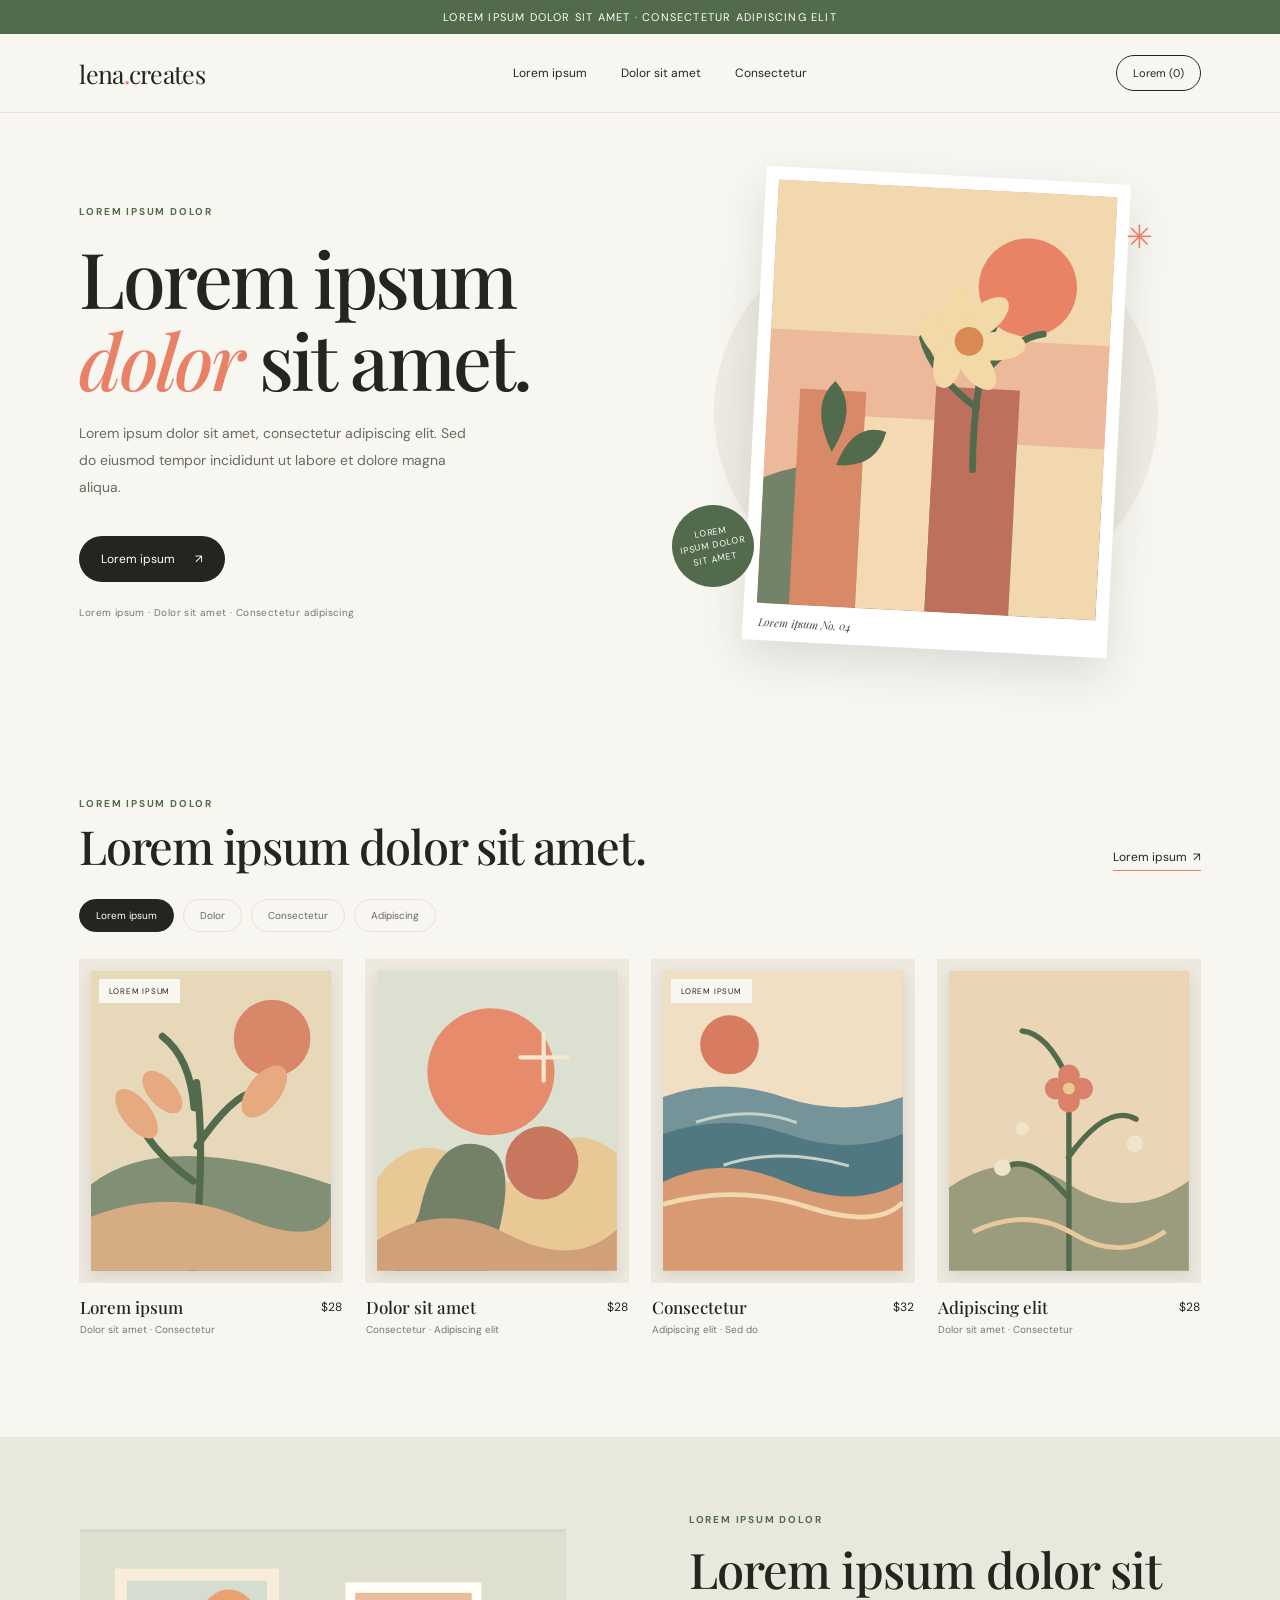
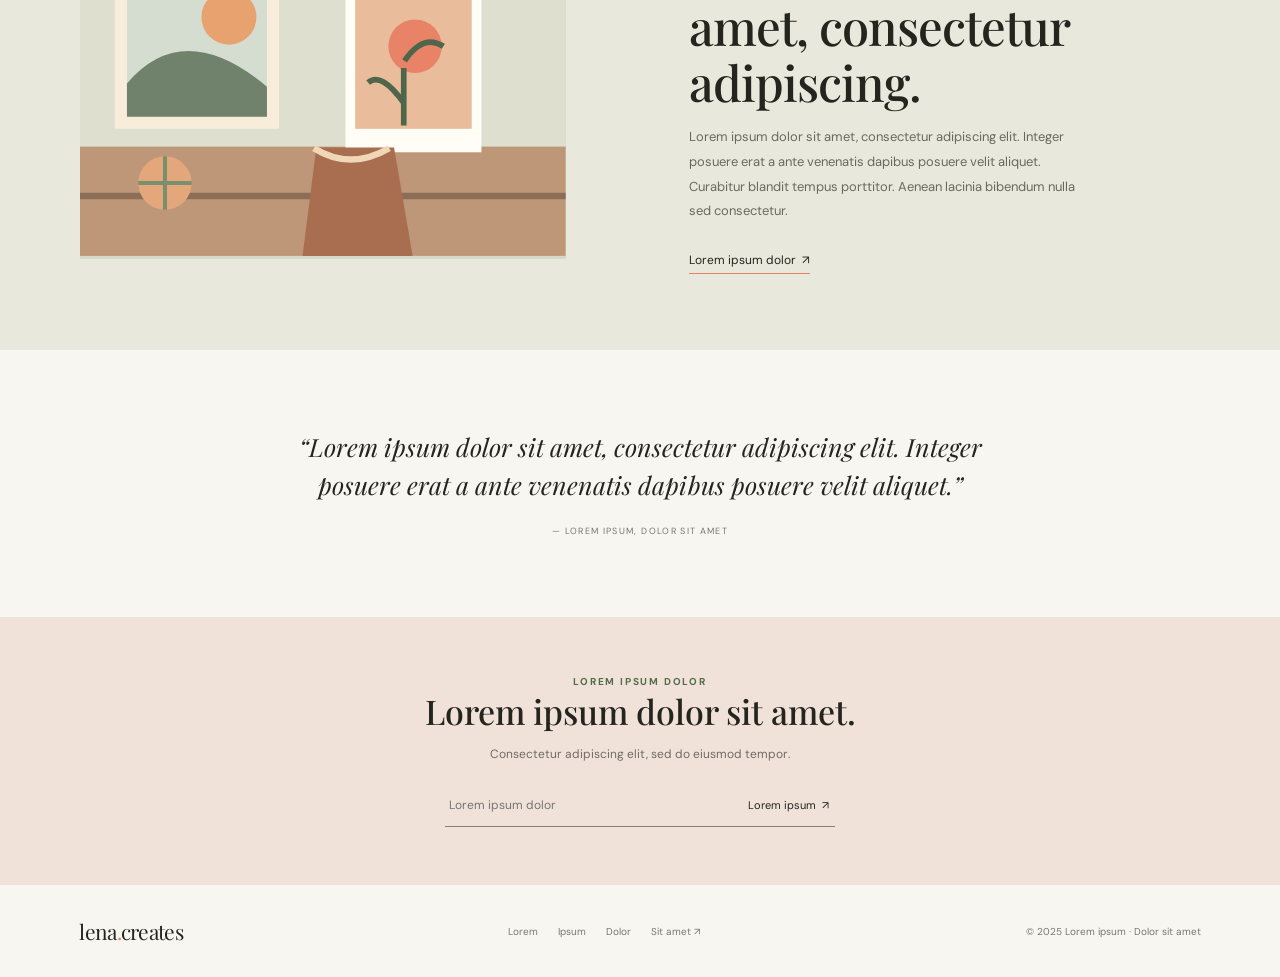
==== index.html @ fc28411f "Remove AI Generated text, replace with Loerm ipsum" ====
<!doctype html>
<html lang="en">
  <head>
    <meta charset="UTF-8" />
    <meta name="viewport" content="width=device-width, initial-scale=1.0" />
    <meta name="theme-color" content="#f8f6f1" />
    <meta name="description" content="Lorem ipsum dolor sit amet, consectetur adipiscing elit." />
    <title>LenaCreates.art</title>
    <link rel="stylesheet" href="styles.css" />
  </head>
  <body>
    <div class="announcement">
      Lorem ipsum dolor sit amet · Consectetur adipiscing elit
    </div>
    <header class="header">
      <a class="brand" href="#home" aria-label="Lena Creates home"
        >lena<span>.</span>creates</a
      >
      <nav class="nav" aria-label="Main navigation">
        <a href="#shop">Lorem ipsum</a><a href="#story">Dolor sit amet</a
        ><a href="#newsletter">Consectetur</a>
      </nav>
      <button class="cart" type="button" aria-label="Shopping bag">
        Lorem (<span id="cart-count">0</span>)
      </button>
    </header>

    <main>
      <section class="hero" id="home">
        <div>
          <div class="eyebrow">Lorem ipsum dolor</div>
          <h1>Lorem ipsum <em>dolor</em> sit amet.</h1>
          <p class="hero-copy">
            Lorem ipsum dolor sit amet, consectetur adipiscing elit. Sed do
            eiusmod tempor incididunt ut labore et dolore magna aliqua.
          </p>
          <a class="primary" href="#shop"
            >Lorem ipsum <span aria-hidden="true">↗</span></a
          >
          <div class="hero-note">
            Lorem ipsum · Dolor sit amet · Consectetur adipiscing
          </div>
        </div>
        <div class="hero-art" aria-label="Featured art print, Sunroom">
          <span class="spark" aria-hidden="true">✳</span>
          <div class="frame">
            <div class="artwork">
              <svg
                viewBox="0 0 400 500"
                role="img"
                aria-label="Abstract sunlit still life with flowers"
              >
                <rect width="400" height="500" fill="#edb99b" />
                <path d="M0 0h400v176H0z" fill="#f2d8af" />
                <circle cx="300" cy="112" r="58" fill="#e98365" />
                <path d="M0 352q95-44 198 0t202 2v146H0z" fill="#738369" />
                <path d="M38 500V245h78v255z" fill="#d78968" />
                <path d="M116 500V274h82v226z" fill="#f5d9b2" />
                <path d="M198 500V234h99v266z" fill="#bd705b" />
                <path d="M297 500V298h103v202z" fill="#f2d8af" />
                <path
                  d="M246 330q-5-111 20-180m-19 107q-56-38-68-79m67 46q43-53 75-58"
                  fill="none"
                  stroke="#536b4d"
                  stroke-width="8"
                  stroke-linecap="round"
                />
                <g fill="#f3d9a8">
                  <ellipse
                    cx="196"
                    cy="174"
                    rx="17"
                    ry="34"
                    transform="rotate(-35 196 174)"
                  />
                  <ellipse
                    cx="218"
                    cy="150"
                    rx="17"
                    ry="34"
                    transform="rotate(12 218 150)"
                  />
                  <ellipse
                    cx="251"
                    cy="151"
                    rx="17"
                    ry="34"
                    transform="rotate(48 251 151)"
                  />
                  <ellipse
                    cx="267"
                    cy="183"
                    rx="17"
                    ry="34"
                    transform="rotate(85 267 183)"
                  />
                  <ellipse
                    cx="243"
                    cy="207"
                    rx="17"
                    ry="34"
                    transform="rotate(140 243 207)"
                  />
                  <ellipse
                    cx="211"
                    cy="202"
                    rx="17"
                    ry="34"
                    transform="rotate(190 211 202)"
                  />
                </g>
                <circle cx="234" cy="179" r="17" fill="#d98952" />
                <path
                  d="M79 318q-30-55 0-84 30 29 0 84m6 15q18-53 57-42-9 44-57 42"
                  fill="#536b4d"
                />
              </svg>
            </div>
            <div class="frame-caption">Lorem ipsum No. 04</div>
          </div>
          <div class="stamp">LOREM<br />IPSUM DOLOR<br />SIT AMET</div>
        </div>
      </section>

      <section class="section" id="shop">
        <div class="section-head">
          <div>
            <div class="eyebrow">Lorem ipsum dolor</div>
            <h2>Lorem ipsum dolor sit amet.</h2>
          </div>
          <a class="text-link" href="#prints">Lorem ipsum&nbsp; ↗</a>
        </div>
        <div class="filters" aria-label="Filter prints">
          <button class="filter active" data-filter="all">Lorem ipsum</button
          ><button class="filter" data-filter="botanical">Dolor</button
          ><button class="filter" data-filter="abstract">Consectetur</button
          ><button class="filter" data-filter="coastal">Adipiscing</button>
        </div>
        <div class="grid" id="prints">
          <article class="product" data-category="botanical">
            <div class="product-image">
              <span class="badge">Lorem ipsum</span>
              <div class="artwork">
                <svg viewBox="0 0 400 500" aria-label="Garden Study art print">
                  <rect width="400" height="500" fill="#e8d8ba" />
                  <circle cx="302" cy="112" r="64" fill="#d98769" />
                  <path d="M0 356q120-95 400 0v144H0z" fill="#819075" />
                  <path
                    d="M170 500q22-193 6-314m-6 164Q91 293 76 238m101 54q68-100 111-91m-116 27q-7-84-53-119"
                    fill="none"
                    stroke="#536b4d"
                    stroke-width="12"
                    stroke-linecap="round"
                  />
                  <g fill="#e6a980">
                    <ellipse
                      cx="76"
                      cy="238"
                      rx="24"
                      ry="49"
                      transform="rotate(-38 76 238)"
                    />
                    <ellipse
                      cx="289"
                      cy="201"
                      rx="27"
                      ry="51"
                      transform="rotate(38 289 201)"
                    />
                    <ellipse
                      cx="119"
                      cy="202"
                      rx="23"
                      ry="43"
                      transform="rotate(-42 119 202)"
                    />
                  </g>
                  <path d="M0 410q130-50 250 0t150 0v90H0z" fill="#d6ad82" />
                </svg>
              </div>
            </div>
            <div class="product-info">
              <div>
                <div class="product-name">Lorem ipsum</div>
                <div class="product-meta">Dolor sit amet · Consectetur</div>
              </div>
              <div class="price">$28</div>
            </div>
          </article>
          <article class="product" data-category="abstract">
            <div class="product-image">
              <div class="artwork">
                <svg viewBox="0 0 400 500" aria-label="Soft Shapes art print">
                  <rect width="400" height="500" fill="#dce0d0" />
                  <circle cx="190" cy="168" r="106" fill="#e68b6b" />
                  <path
                    d="M0 346q65-87 153-26t111 10q55-90 136-26v196H0z"
                    fill="#e8c996"
                  />
                  <path
                    d="M70 405q29-138 108-113 70 21 5 208H30z"
                    fill="#738169"
                  />
                  <circle cx="275" cy="320" r="61" fill="#c8775f" />
                  <path d="M0 449q108-68 218-10t182-8v69H0z" fill="#d0a179" />
                  <path
                    d="M278 105v78m-39-39h78"
                    stroke="#f6e8cd"
                    stroke-width="7"
                    stroke-linecap="round"
                  />
                </svg>
              </div>
            </div>
            <div class="product-info">
              <div>
                <div class="product-name">Dolor sit amet</div>
                <div class="product-meta">Consectetur · Adipiscing elit</div>
              </div>
              <div class="price">$28</div>
            </div>
          </article>
          <article class="product" data-category="coastal">
            <div class="product-image">
              <span class="badge">Lorem ipsum</span>
              <div class="artwork">
                <svg
                  viewBox="0 0 400 500"
                  aria-label="Somewhere Blue art print"
                >
                  <rect width="400" height="500" fill="#f0dfc2" />
                  <circle cx="111" cy="123" r="49" fill="#d77b61" />
                  <path d="M0 210q95-35 200 0t200 0v102H0z" fill="#74949a" />
                  <path d="M0 272q104-37 207 0t193 0v119H0z" fill="#507880" />
                  <path d="M0 352q94-48 205 0t195 0v148H0z" fill="#d89a72" />
                  <path
                    d="M0 389q122-34 239 4t161-7"
                    fill="none"
                    stroke="#f1d8ae"
                    stroke-width="8"
                  />
                  <path
                    d="M55 252q93-28 168 1m-122 71q92-31 209 1"
                    fill="none"
                    stroke="#c6d3c4"
                    stroke-width="5"
                  />
                </svg>
              </div>
            </div>
            <div class="product-info">
              <div>
                <div class="product-name">Consectetur</div>
                <div class="product-meta">Adipiscing elit · Sed do</div>
              </div>
              <div class="price">$32</div>
            </div>
          </article>
          <article class="product" data-category="botanical">
            <div class="product-image">
              <div class="artwork">
                <svg
                  viewBox="0 0 400 500"
                  aria-label="Little Wildflower art print"
                >
                  <rect width="400" height="500" fill="#ead5b6" />
                  <path d="M0 361q100-70 201-5t199-6v150H0z" fill="#9a9c7d" />
                  <path
                    d="M200 500V205m-2 172q-69-81-111-44m112-22q65-91 113-64m-112-64q-36-80-78-83"
                    fill="none"
                    stroke="#536b4d"
                    stroke-width="9"
                    stroke-linecap="round"
                  />
                  <g fill="#d98169">
                    <circle cx="200" cy="196" r="22" />
                    <circle cx="178" cy="196" r="18" />
                    <circle cx="222" cy="196" r="18" />
                    <circle cx="200" cy="174" r="18" />
                    <circle cx="200" cy="218" r="18" />
                  </g>
                  <circle cx="200" cy="196" r="10" fill="#e9c78e" />
                  <g fill="#f1e4c9">
                    <circle cx="89" cy="328" r="14" />
                    <circle cx="310" cy="288" r="14" />
                    <circle cx="122" cy="263" r="11" />
                  </g>
                  <path
                    d="M40 435q92-43 169 4t152-5"
                    fill="none"
                    stroke="#e8c99e"
                    stroke-width="8"
                  />
                </svg>
              </div>
            </div>
            <div class="product-info">
              <div>
                <div class="product-name">Adipiscing elit</div>
                <div class="product-meta">Dolor sit amet · Consectetur</div>
              </div>
              <div class="price">$28</div>
            </div>
          </article>
        </div>
      </section>

      <section class="story" id="story">
        <div class="story-inner">
          <div
            class="story-art"
            aria-label="An artist's colorful studio illustration"
          >
            <svg
              viewBox="0 0 600 400"
              role="img"
              aria-label="Sunlit studio with a framed flower painting"
            >
              <rect width="600" height="400" fill="#dedfcf" />
              <rect x="0" y="265" width="600" height="135" fill="#bd9777" />
              <rect x="43" y="45" width="203" height="198" fill="#f7edda" />
              <rect x="58" y="60" width="173" height="168" fill="#d4ddd0" />
              <circle cx="184" cy="105" r="34" fill="#e7a26f" />
              <path d="M58 187q70-82 173 4v37H58z" fill="#71826c" />
              <rect x="328" y="62" width="168" height="210" fill="#fffdf5" />
              <rect x="340" y="75" width="144" height="168" fill="#e9bd9b" />
              <circle cx="414" cy="141" r="33" fill="#e88367" />
              <path
                d="M400 239V168m0 43q-28-39-44-25m45-27q23-34 48-18"
                fill="none"
                stroke="#50664b"
                stroke-width="7"
              />
              <path d="M0 326h600" stroke="#8a6e57" stroke-width="8" />
              <path d="M275 400l17-134h96l23 134" fill="#a96e50" />
              <path
                d="M289 267q45 28 93 0"
                fill="none"
                stroke="#f0d7b6"
                stroke-width="8"
              />
              <circle cx="105" cy="310" r="33" fill="#e4a77c" />
              <path
                d="M105 277v66m-33-33h66"
                stroke="#78906d"
                stroke-width="5"
              />
            </svg>
          </div>
          <div class="story-copy">
            <div class="eyebrow">Lorem ipsum dolor</div>
            <h2>Lorem ipsum dolor sit amet, consectetur adipiscing.</h2>
            <p>
              Lorem ipsum dolor sit amet, consectetur adipiscing elit. Integer
              posuere erat a ante venenatis dapibus posuere velit aliquet.
              Curabitur blandit tempus porttitor. Aenean lacinia bibendum nulla
              sed consectetur.
            </p>
            <a class="text-link" href="#newsletter"
              >Lorem ipsum dolor&nbsp; ↗</a
            >
          </div>
        </div>
      </section>
      <section class="quote">
        <blockquote>
          “Lorem ipsum dolor sit amet, consectetur adipiscing elit. Integer
          posuere erat a ante venenatis dapibus posuere velit aliquet.”
        </blockquote>
        <cite>— Lorem ipsum, dolor sit amet</cite>
      </section>
      <section class="newsletter" id="newsletter">
        <div class="eyebrow">Lorem ipsum dolor</div>
        <h2>Lorem ipsum dolor sit amet.</h2>
        <p>Consectetur adipiscing elit, sed do eiusmod tempor.</p>
        <form class="signup" id="signup">
          <input
            type="email"
            placeholder="Lorem ipsum dolor"
            aria-label="Lorem ipsum dolor"
            required
          /><button type="submit">Lorem ipsum&nbsp; ↗</button>
        </form>
      </section>
    </main>
    <footer class="footer">
      <a class="brand" href="#home">lena<span>.</span>creates</a>
      <div class="footer-links">
        <a href="#shop">Lorem</a><a href="#story">Ipsum</a
        ><a href="mailto:hello@lenacreates.art">Dolor</a
        ><a href="#newsletter">Sit amet ↗</a>
      </div>
      <span>© 2025 Lorem ipsum · Dolor sit amet</span>
    </footer>
    <div class="toast" id="toast" role="status" aria-live="polite"></div>
    <script src="script.js" defer></script>
  </body>
</html>
---- styles.css ----
@import url("https://fonts.googleapis.com/css2?family=DM+Sans:wght@400;500;600;700&family=Playfair+Display:ital,wght@0,500;0,600;1,500&display=swap");
      :root {
        --paper: #f8f6f1;
        --ink: #25251f;
        --muted: #77766e;
        --coral: #e98166;
        --green: #536b4d;
        --line: #e6e2d9;
        --serif: "Playfair Display", Georgia, serif;
        --sans: "DM Sans", Arial, sans-serif;
      }
      * {
        box-sizing: border-box;
      }
      html {
        scroll-behavior: smooth;
      }
      body {
        margin: 0;
        background: var(--paper);
        color: var(--ink);
        font-family: var(--sans);
        -webkit-font-smoothing: antialiased;
      }
      a {
        color: inherit;
        text-decoration: none;
      }
      button {
        font: inherit;
        color: inherit;
      }
      .announcement {
        background: var(--green);
        color: white;
        text-align: center;
        padding: 10px 16px;
        font-size: 11px;
        letter-spacing: 0.11em;
        text-transform: uppercase;
      }
      .header {
        height: 79px;
        padding: 0 6.2%;
        display: flex;
        align-items: center;
        justify-content: space-between;
        border-bottom: 1px solid var(--line);
        position: sticky;
        top: 0;
        background: rgba(248, 246, 241, 0.96);
        backdrop-filter: blur(12px);
        z-index: 5;
      }
      .brand {
        font-family: var(--serif);
        font-size: 25px;
        letter-spacing: -0.7px;
      }
      .brand span {
        color: var(--coral);
      }
      .nav {
        display: flex;
        gap: 34px;
        align-items: center;
        font-size: 12px;
      }
      .nav a {
        transition: color 0.2s;
      }
      .nav a:hover,
      .text-link:hover {
        color: var(--coral);
      }
      .cart {
        border: 1px solid var(--ink);
        background: none;
        padding: 10px 16px;
        border-radius: 99px;
        font-size: 11px;
        cursor: pointer;
        transition: 0.2s;
      }
      .cart:hover {
        background: var(--ink);
        color: white;
      }
      .hero {
        max-width: 1390px;
        margin: auto;
        padding: 62px 6.2% 74px;
        display: grid;
        grid-template-columns: 1fr 1.03fr;
        gap: 7%;
        align-items: center;
        min-height: 565px;
      }
      .eyebrow {
        font-size: 10px;
        letter-spacing: 0.18em;
        text-transform: uppercase;
        color: var(--green);
        font-weight: 700;
      }
      .hero h1 {
        font: 500 clamp(43px, 6.1vw, 77px)/1.07 var(--serif);
        letter-spacing: -2.8px;
        margin: 18px 0 20px;
        max-width: 520px;
      }
      .hero h1 em {
        color: var(--coral);
        font-weight: 500;
      }
      .hero-copy {
        font-size: 14px;
        line-height: 1.9;
        color: #6b6a62;
        max-width: 390px;
      }
      .primary {
        display: inline-flex;
        align-items: center;
        gap: 20px;
        background: var(--ink);
        color: white;
        border: 0;
        border-radius: 99px;
        padding: 15px 22px;
        margin-top: 22px;
        font-size: 12px;
        cursor: pointer;
        transition:
          transform 0.2s,
          background 0.2s;
      }
      .primary:hover {
        background: var(--green);
        transform: translateY(-2px);
      }
      .hero-note {
        margin-top: 24px;
        color: var(--muted);
        font-size: 10px;
        letter-spacing: 0.04em;
      }
      .hero-art {
        position: relative;
        min-height: 406px;
        display: flex;
        justify-content: center;
        align-items: center;
      }
      .hero-art:before {
        content: "";
        position: absolute;
        width: 84%;
        height: 84%;
        border-radius: 50%;
        background: #eeebe2;
      }
      .frame {
        position: relative;
        background: #fff;
        padding: 13px 13px 37px;
        box-shadow: 0 18px 45px #28271d20;
        transform: rotate(3deg);
        width: min(75%, 365px);
        z-index: 1;
      }
      .artwork {
        aspect-ratio: 4/5;
        overflow: hidden;
        position: relative;
        background: #edb99b;
      }
      .artwork svg {
        width: 100%;
        height: 100%;
        display: block;
      }
      .frame-caption {
        position: absolute;
        bottom: 11px;
        left: 15px;
        font: italic 11px var(--serif);
        color: #4b4942;
      }
      .spark {
        position: absolute;
        z-index: 2;
        color: var(--coral);
        font: 32px var(--serif);
        top: 8%;
        right: 9%;
      }
      .stamp {
        position: absolute;
        z-index: 2;
        bottom: 13%;
        left: 0;
        background: var(--green);
        color: #fff;
        border-radius: 50%;
        width: 82px;
        height: 82px;
        display: grid;
        place-items: center;
        text-align: center;
        font-size: 9px;
        line-height: 1.5;
        letter-spacing: 0.1em;
        transform: rotate(-11deg);
      }
      .section {
        padding: 74px 6.2% 88px;
        max-width: 1390px;
        margin: auto;
      }
      .section-head {
        display: flex;
        align-items: end;
        justify-content: space-between;
        margin-bottom: 28px;
      }
      .section h2 {
        font: 500 clamp(33px, 4vw, 47px)/1.1 var(--serif);
        letter-spacing: -1.3px;
        margin: 10px 0 0;
      }
      .text-link {
        font-size: 12px;
        border-bottom: 1px solid var(--coral);
        padding-bottom: 5px;
        transition: color 0.2s;
      }
      .filters {
        display: flex;
        gap: 9px;
        margin: 0 0 27px;
      }
      .filter {
        border: 1px solid var(--line);
        background: transparent;
        border-radius: 30px;
        padding: 9px 16px;
        font-size: 10px;
        color: #68675f;
        cursor: pointer;
      }
      .filter.active,
      .filter:hover {
        background: var(--ink);
        color: white;
        border-color: var(--ink);
      }
      .grid {
        display: grid;
        grid-template-columns: repeat(4, 1fr);
        gap: 22px;
      }
      .product {
        min-width: 0;
      }
      .product.hidden {
        display: none;
      }
      .product-image {
        background: #eee9df;
        padding: 12px;
        position: relative;
        overflow: hidden;
      }
      .product-image .artwork {
        width: 100%;
        box-shadow: 0 5px 14px #201d191c;
        transition: transform 0.4s;
      }
      .product:hover .product-image .artwork {
        transform: scale(1.025);
      }
      .product-image .artwork svg {
        aspect-ratio: 4/5;
      }
      .badge {
        position: absolute;
        left: 20px;
        top: 20px;
        background: var(--paper);
        padding: 7px 10px;
        font-size: 8px;
        letter-spacing: 0.1em;
        text-transform: uppercase;
        z-index: 2;
      }
      .product-info {
        padding: 13px 1px;
        display: flex;
        justify-content: space-between;
        gap: 8px;
        align-items: start;
      }
      .product-name {
        font: 500 17px var(--serif);
      }
      .product-meta {
        color: var(--muted);
        font-size: 10px;
        margin-top: 5px;
      }
      .price {
        font-size: 12px;
        white-space: nowrap;
        margin-top: 3px;
      }
      .story {
        background: #e8e8dc;
        padding: 76px 6.2%;
      }
      .story-inner {
        max-width: 1120px;
        margin: auto;
        display: grid;
        grid-template-columns: 0.95fr 1fr;
        gap: 11%;
        align-items: center;
      }
      .story-art {
        height: 330px;
        background: #d5d9c8;
        position: relative;
        overflow: hidden;
      }
      .story-art svg {
        width: 100%;
        height: 100%;
      }
      .story-copy h2 {
        font: 500 clamp(34px, 4vw, 49px)/1.15 var(--serif);
        letter-spacing: -1px;
        margin: 15px 0;
      }
      .story-copy p {
        font-size: 13px;
        line-height: 1.9;
        color: #69695f;
        max-width: 410px;
      }
      .story-copy .text-link {
        display: inline-block;
        margin-top: 15px;
      }
      .quote {
        padding: 78px 20px;
        text-align: center;
      }
      .quote blockquote {
        font: italic 25px/1.5 var(--serif);
        max-width: 720px;
        margin: 0 auto 15px;
      }
      .quote cite {
        font-style: normal;
        text-transform: uppercase;
        letter-spacing: 0.15em;
        font-size: 9px;
        color: var(--muted);
      }
      .newsletter {
        background: #f0e2d9;
        padding: 58px 20px;
        text-align: center;
      }
      .newsletter h2 {
        font: 500 34px var(--serif);
        margin: 0 0 10px;
      }
      .newsletter p {
        font-size: 12px;
        color: #716b65;
      }
      .signup {
        display: flex;
        max-width: 390px;
        margin: 22px auto 0;
        border-bottom: 1px solid #887f75;
      }
      .signup input {
        flex: 1;
        background: transparent;
        border: 0;
        padding: 13px 4px;
        outline: none;
        font: 12px var(--sans);
      }
      .signup button {
        background: none;
        border: 0;
        cursor: pointer;
        font-size: 11px;
      }
      .footer {
        padding: 32px 6.2%;
        display: flex;
        justify-content: space-between;
        align-items: center;
        gap: 20px;
        color: var(--muted);
        font-size: 10px;
      }
      .footer .brand {
        color: var(--ink);
        font-size: 21px;
      }
      .footer-links {
        display: flex;
        gap: 20px;
      }
      .toast {
        position: fixed;
        bottom: 22px;
        left: 50%;
        transform: translate(-50%, 20px);
        background: var(--ink);
        color: white;
        padding: 13px 20px;
        border-radius: 50px;
        font-size: 12px;
        opacity: 0;
        pointer-events: none;
        transition: 0.25s;
        z-index: 9;
      }
      .toast.show {
        opacity: 1;
        transform: translate(-50%, 0);
      }
      @media (max-width: 850px) {
        .hero {
          gap: 3%;
          padding-top: 48px;
          min-height: 500px;
        }
        .hero-art {
          min-height: 340px;
        }
        .grid {
          grid-template-columns: repeat(2, 1fr);
          gap: 17px;
        }
        .story-inner {
          gap: 7%;
        }
        .header {
          padding: 0 4%;
        }
        .section {
          padding-left: 5%;
          padding-right: 5%;
        }
      }
      @media (max-width: 600px) {
        .announcement {
          font-size: 9px;
        }
        .header {
          height: 66px;
        }
        .nav {
          gap: 14px;
        }
        .nav a:not(:first-child) {
          display: none;
        }
        .brand {
          font-size: 22px;
        }
        .cart {
          padding: 9px 12px;
        }
        .hero {
          grid-template-columns: 1fr;
          padding: 48px 7% 55px;
          gap: 24px;
        }
        .hero h1 {
          font-size: 55px;
          letter-spacing: -2px;
          margin-top: 12px;
        }
        .hero-art {
          min-height: 350px;
        }
        .frame {
          width: 65%;
          max-width: 280px;
        }
        .section {
          padding: 57px 6% 65px;
        }
        .section-head {
          align-items: start;
          gap: 10px;
        }
        .section h2 {
          font-size: 36px;
        }
        .text-link {
          font-size: 10px;
          white-space: nowrap;
          margin-top: 14px;
        }
        .filters {
          overflow-x: auto;
          padding-bottom: 5px;
        }
        .filter {
          white-space: nowrap;
        }
        .grid {
          gap: 15px 11px;
        }
        .product-image {
          padding: 8px;
        }
        .badge {
          left: 13px;
          top: 13px;
          font-size: 7px;
        }
        .product-name {
          font-size: 15px;
        }
        .product-meta {
          font-size: 9px;
        }
        .price {
          font-size: 11px;
        }
        .story {
          padding: 54px 7%;
        }
        .story-inner {
          grid-template-columns: 1fr;
          gap: 30px;
        }
        .story-art {
          height: 260px;
        }
        .quote {
          padding: 58px 22px;
        }
        .quote blockquote {
          font-size: 21px;
        }
        .newsletter h2 {
          font-size: 30px;
        }
        .footer {
          padding: 26px 6%;
          flex-wrap: wrap;
        }
        .footer-links {
          gap: 13px;
        }
        .footer > span {
          width: 100%;
        }
      }
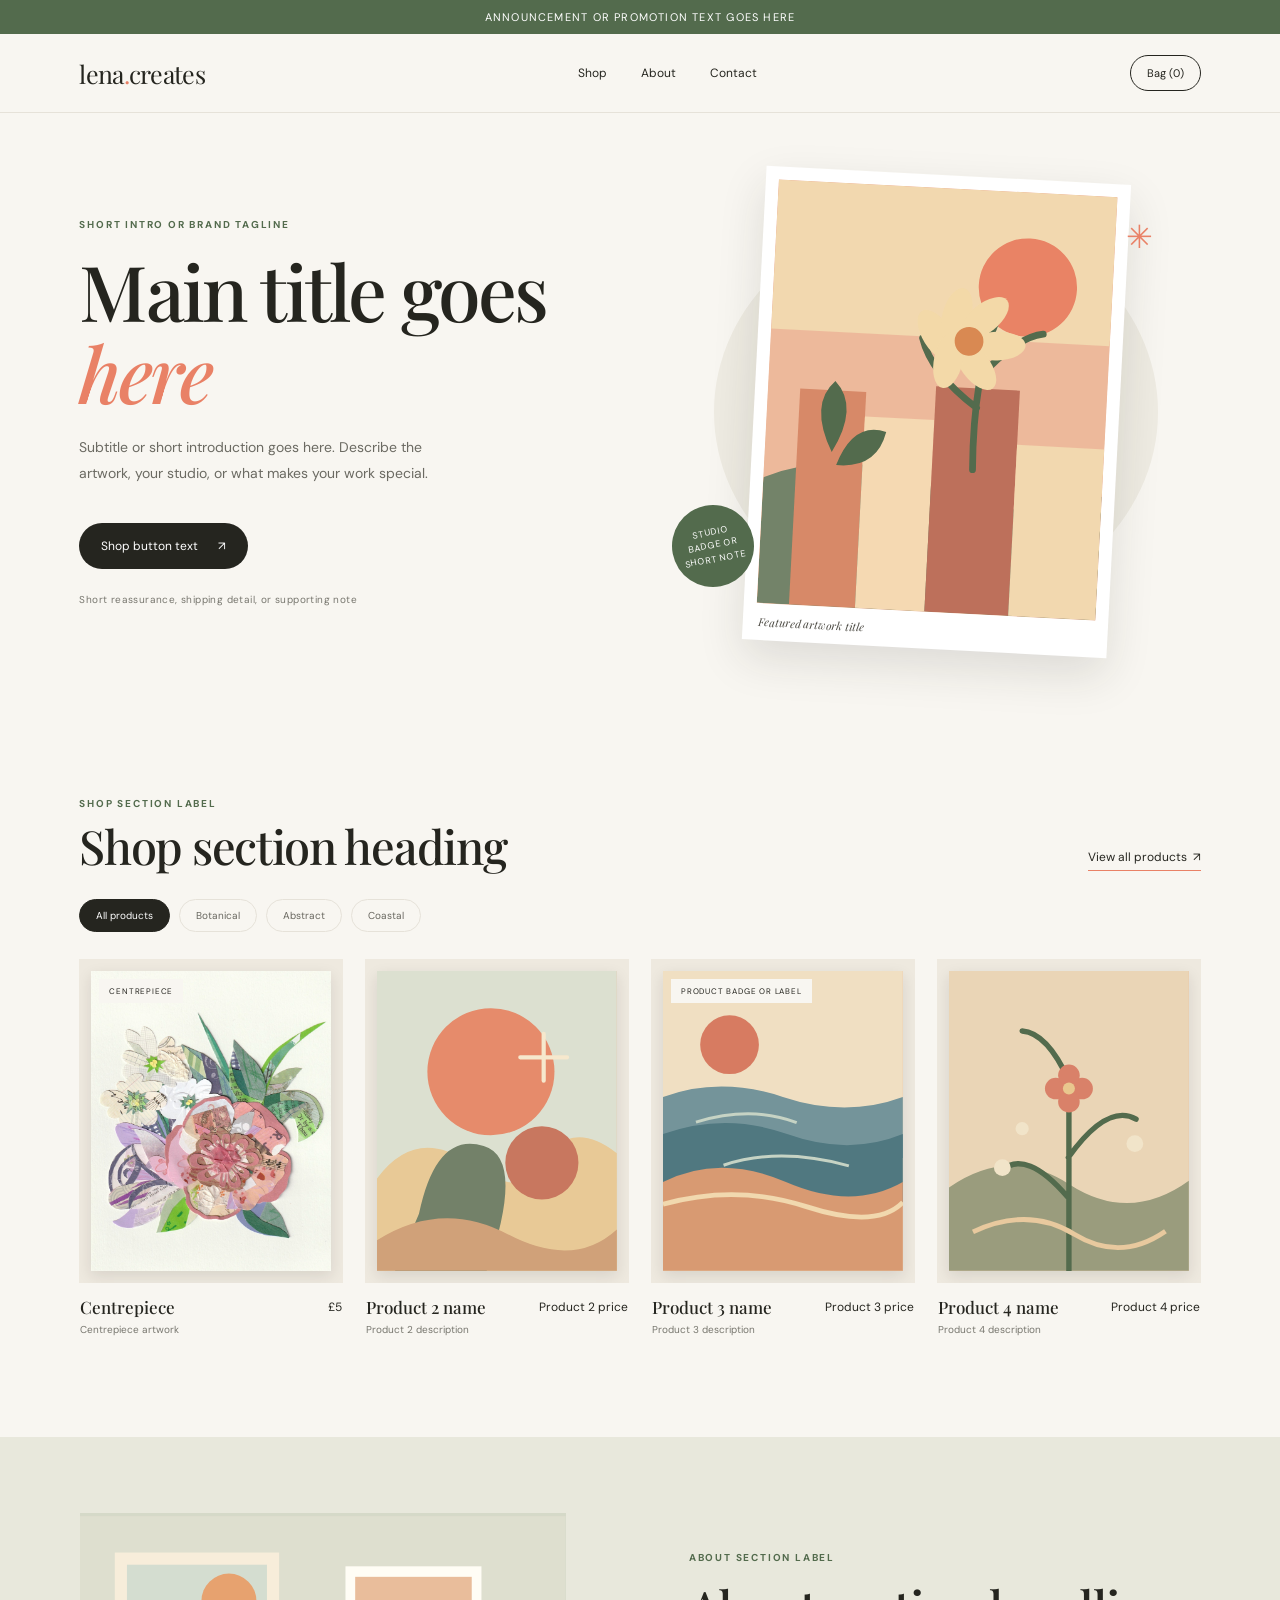
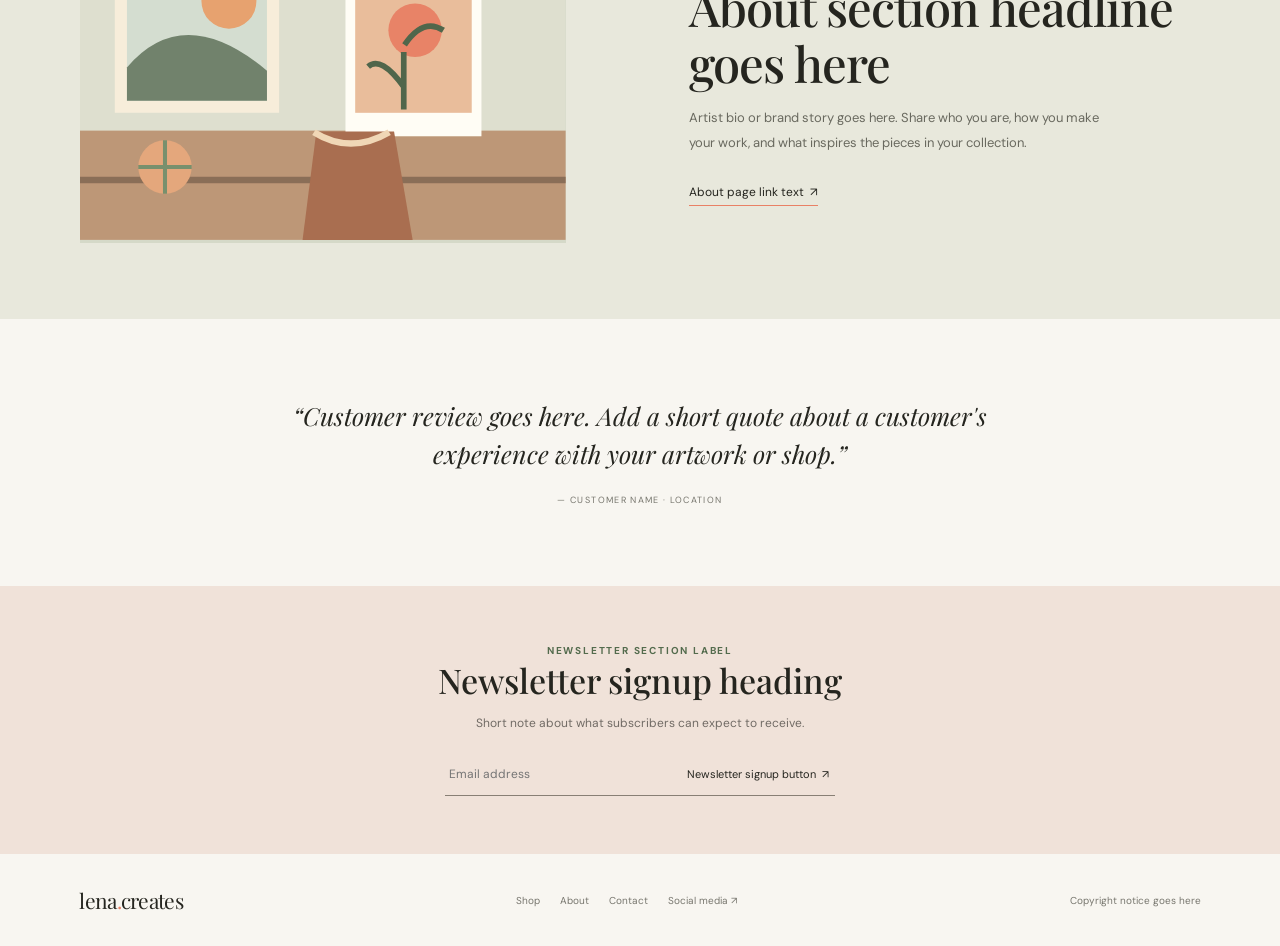
==== commit f875c7b0: "Update lorem ipsum to placeholder text and add single test print" ====
--- a/index.html
+++ b/index.html
@@ -4,41 +4,42 @@
     <meta charset="UTF-8" />
     <meta name="viewport" content="width=device-width, initial-scale=1.0" />
     <meta name="theme-color" content="#f8f6f1" />
-    <meta name="description" content="Lorem ipsum dolor sit amet, consectetur adipiscing elit." />
+    <meta
+      name="description"
+      content="Short description of the art business for search results."
+    />
     <title>LenaCreates.art</title>
     <link rel="stylesheet" href="styles.css" />
   </head>
   <body>
-    <div class="announcement">
-      Lorem ipsum dolor sit amet · Consectetur adipiscing elit
-    </div>
+    <div class="announcement">Announcement or promotion text goes here</div>
     <header class="header">
       <a class="brand" href="#home" aria-label="Lena Creates home"
         >lena<span>.</span>creates</a
       >
       <nav class="nav" aria-label="Main navigation">
-        <a href="#shop">Lorem ipsum</a><a href="#story">Dolor sit amet</a
-        ><a href="#newsletter">Consectetur</a>
+        <a href="#shop">Shop</a><a href="#story">About</a
+        ><a href="#newsletter">Contact</a>
       </nav>
       <button class="cart" type="button" aria-label="Shopping bag">
-        Lorem (<span id="cart-count">0</span>)
+        Bag (<span id="cart-count">0</span>)
       </button>
     </header>
 
     <main>
       <section class="hero" id="home">
         <div>
-          <div class="eyebrow">Lorem ipsum dolor</div>
-          <h1>Lorem ipsum <em>dolor</em> sit amet.</h1>
+          <div class="eyebrow">Short intro or brand tagline</div>
+          <h1>Main title goes <em>here</em></h1>
           <p class="hero-copy">
-            Lorem ipsum dolor sit amet, consectetur adipiscing elit. Sed do
-            eiusmod tempor incididunt ut labore et dolore magna aliqua.
+            Subtitle or short introduction goes here. Describe the artwork, your
+            studio, or what makes your work special.
           </p>
           <a class="primary" href="#shop"
-            >Lorem ipsum <span aria-hidden="true">↗</span></a
+            >Shop button text <span aria-hidden="true">↗</span></a
           >
           <div class="hero-note">
-            Lorem ipsum · Dolor sit amet · Consectetur adipiscing
+            Short reassurance, shipping detail, or supporting note
           </div>
         </div>
         <div class="hero-art" aria-label="Featured art print, Sunroom">
@@ -116,75 +117,48 @@
                 />
               </svg>
             </div>
-            <div class="frame-caption">Lorem ipsum No. 04</div>
-          </div>
-          <div class="stamp">LOREM<br />IPSUM DOLOR<br />SIT AMET</div>
+            <div class="frame-caption">Featured artwork title</div>
+          </div>
+          <div class="stamp">STUDIO<br />BADGE OR<br />SHORT NOTE</div>
         </div>
       </section>
 
       <section class="section" id="shop">
         <div class="section-head">
           <div>
-            <div class="eyebrow">Lorem ipsum dolor</div>
-            <h2>Lorem ipsum dolor sit amet.</h2>
-          </div>
-          <a class="text-link" href="#prints">Lorem ipsum&nbsp; ↗</a>
+            <div class="eyebrow">Shop section label</div>
+            <h2>Shop section heading</h2>
+          </div>
+          <a class="text-link" href="#prints">View all products&nbsp; ↗</a>
         </div>
         <div class="filters" aria-label="Filter prints">
-          <button class="filter active" data-filter="all">Lorem ipsum</button
-          ><button class="filter" data-filter="botanical">Dolor</button
-          ><button class="filter" data-filter="abstract">Consectetur</button
-          ><button class="filter" data-filter="coastal">Adipiscing</button>
+          <button class="filter active" data-filter="all">All products</button
+          ><button class="filter" data-filter="botanical">Botanical</button
+          ><button class="filter" data-filter="abstract">Abstract</button
+          ><button class="filter" data-filter="coastal">Coastal</button>
         </div>
         <div class="grid" id="prints">
           <article class="product" data-category="botanical">
-            <div class="product-image">
-              <span class="badge">Lorem ipsum</span>
-              <div class="artwork">
-                <svg viewBox="0 0 400 500" aria-label="Garden Study art print">
-                  <rect width="400" height="500" fill="#e8d8ba" />
-                  <circle cx="302" cy="112" r="64" fill="#d98769" />
-                  <path d="M0 356q120-95 400 0v144H0z" fill="#819075" />
-                  <path
-                    d="M170 500q22-193 6-314m-6 164Q91 293 76 238m101 54q68-100 111-91m-116 27q-7-84-53-119"
-                    fill="none"
-                    stroke="#536b4d"
-                    stroke-width="12"
-                    stroke-linecap="round"
-                  />
-                  <g fill="#e6a980">
-                    <ellipse
-                      cx="76"
-                      cy="238"
-                      rx="24"
-                      ry="49"
-                      transform="rotate(-38 76 238)"
-                    />
-                    <ellipse
-                      cx="289"
-                      cy="201"
-                      rx="27"
-                      ry="51"
-                      transform="rotate(38 289 201)"
-                    />
-                    <ellipse
-                      cx="119"
-                      cy="202"
-                      rx="23"
-                      ry="43"
-                      transform="rotate(-42 119 202)"
-                    />
-                  </g>
-                  <path d="M0 410q130-50 250 0t150 0v90H0z" fill="#d6ad82" />
-                </svg>
-              </div>
-            </div>
+            <a
+              class="product-image product-checkout"
+              href="https://buy.stripe.com/test_6oU00j4N8eKI1RAbEec3m00"
+              target="_blank"
+              rel="noopener noreferrer"
+              aria-label="Purchase this artwork"
+            >
+              <span class="badge">Centrepiece</span>
+              <img
+                class="product-artwork"
+                src="images/image.jpg"
+                alt="Floral paper collage artwork"
+              />
+            </a>
             <div class="product-info">
               <div>
-                <div class="product-name">Lorem ipsum</div>
-                <div class="product-meta">Dolor sit amet · Consectetur</div>
-              </div>
-              <div class="price">$28</div>
+                <div class="product-name">Centrepiece</div>
+                <div class="product-meta">Centrepiece artwork</div>
+              </div>
+              <div class="price">£5</div>
             </div>
           </article>
           <article class="product" data-category="abstract">
@@ -214,15 +188,15 @@
             </div>
             <div class="product-info">
               <div>
-                <div class="product-name">Dolor sit amet</div>
-                <div class="product-meta">Consectetur · Adipiscing elit</div>
-              </div>
-              <div class="price">$28</div>
+                <div class="product-name">Product 2 name</div>
+                <div class="product-meta">Product 2 description</div>
+              </div>
+              <div class="price">Product 2 price</div>
             </div>
           </article>
           <article class="product" data-category="coastal">
             <div class="product-image">
-              <span class="badge">Lorem ipsum</span>
+              <span class="badge">Product badge or label</span>
               <div class="artwork">
                 <svg
                   viewBox="0 0 400 500"
@@ -250,10 +224,10 @@
             </div>
             <div class="product-info">
               <div>
-                <div class="product-name">Consectetur</div>
-                <div class="product-meta">Adipiscing elit · Sed do</div>
-              </div>
-              <div class="price">$32</div>
+                <div class="product-name">Product 3 name</div>
+                <div class="product-meta">Product 3 description</div>
+              </div>
+              <div class="price">Product 3 price</div>
             </div>
           </article>
           <article class="product" data-category="botanical">
@@ -296,10 +270,10 @@
             </div>
             <div class="product-info">
               <div>
-                <div class="product-name">Adipiscing elit</div>
-                <div class="product-meta">Dolor sit amet · Consectetur</div>
-              </div>
-              <div class="price">$28</div>
+                <div class="product-name">Product 4 name</div>
+                <div class="product-meta">Product 4 description</div>
+              </div>
+              <div class="price">Product 4 price</div>
             </div>
           </article>
         </div>
@@ -348,49 +322,47 @@
             </svg>
           </div>
           <div class="story-copy">
-            <div class="eyebrow">Lorem ipsum dolor</div>
-            <h2>Lorem ipsum dolor sit amet, consectetur adipiscing.</h2>
+            <div class="eyebrow">About section label</div>
+            <h2>About section headline goes here</h2>
             <p>
-              Lorem ipsum dolor sit amet, consectetur adipiscing elit. Integer
-              posuere erat a ante venenatis dapibus posuere velit aliquet.
-              Curabitur blandit tempus porttitor. Aenean lacinia bibendum nulla
-              sed consectetur.
+              Artist bio or brand story goes here. Share who you are, how you
+              make your work, and what inspires the pieces in your collection.
             </p>
             <a class="text-link" href="#newsletter"
-              >Lorem ipsum dolor&nbsp; ↗</a
+              >About page link text&nbsp; ↗</a
             >
           </div>
         </div>
       </section>
       <section class="quote">
         <blockquote>
-          “Lorem ipsum dolor sit amet, consectetur adipiscing elit. Integer
-          posuere erat a ante venenatis dapibus posuere velit aliquet.”
+          “Customer review goes here. Add a short quote about a customer's
+          experience with your artwork or shop.”
         </blockquote>
-        <cite>— Lorem ipsum, dolor sit amet</cite>
+        <cite>— Customer name · Location</cite>
       </section>
       <section class="newsletter" id="newsletter">
-        <div class="eyebrow">Lorem ipsum dolor</div>
-        <h2>Lorem ipsum dolor sit amet.</h2>
-        <p>Consectetur adipiscing elit, sed do eiusmod tempor.</p>
+        <div class="eyebrow">Newsletter section label</div>
+        <h2>Newsletter signup heading</h2>
+        <p>Short note about what subscribers can expect to receive.</p>
         <form class="signup" id="signup">
           <input
             type="email"
-            placeholder="Lorem ipsum dolor"
-            aria-label="Lorem ipsum dolor"
+            placeholder="Email address"
+            aria-label="Email address"
             required
-          /><button type="submit">Lorem ipsum&nbsp; ↗</button>
+          /><button type="submit">Newsletter signup button&nbsp; ↗</button>
         </form>
       </section>
     </main>
     <footer class="footer">
       <a class="brand" href="#home">lena<span>.</span>creates</a>
       <div class="footer-links">
-        <a href="#shop">Lorem</a><a href="#story">Ipsum</a
-        ><a href="mailto:hello@lenacreates.art">Dolor</a
-        ><a href="#newsletter">Sit amet ↗</a>
+        <a href="#shop">Shop</a><a href="#story">About</a
+        ><a href="mailto:info@lenacreates.art">Contact</a
+        ><a href="#newsletter">Social media ↗</a>
       </div>
-      <span>© 2025 Lorem ipsum · Dolor sit amet</span>
+      <span>Copyright notice goes here</span>
     </footer>
     <div class="toast" id="toast" role="status" aria-live="polite"></div>
     <script src="script.js" defer></script>
--- a/styles.css
+++ b/styles.css
@@ -277,7 +277,21 @@
         box-shadow: 0 5px 14px #201d191c;
         transition: transform 0.4s;
       }
+      .product-checkout {
+        display: block;
+      }
+      .product-artwork {
+        display: block;
+        width: 100%;
+        aspect-ratio: 4/5;
+        object-fit: cover;
+        box-shadow: 0 5px 14px #201d191c;
+        transition: transform 0.4s;
+      }
       .product:hover .product-image .artwork {
+        transform: scale(1.025);
+      }
+      .product:hover .product-artwork {
         transform: scale(1.025);
       }
       .product-image .artwork svg {
@@ -311,7 +325,8 @@
       }
       .price {
         font-size: 12px;
-        white-space: nowrap;
+        white-space: normal;
+        text-align: right;
         margin-top: 3px;
       }
       .story {
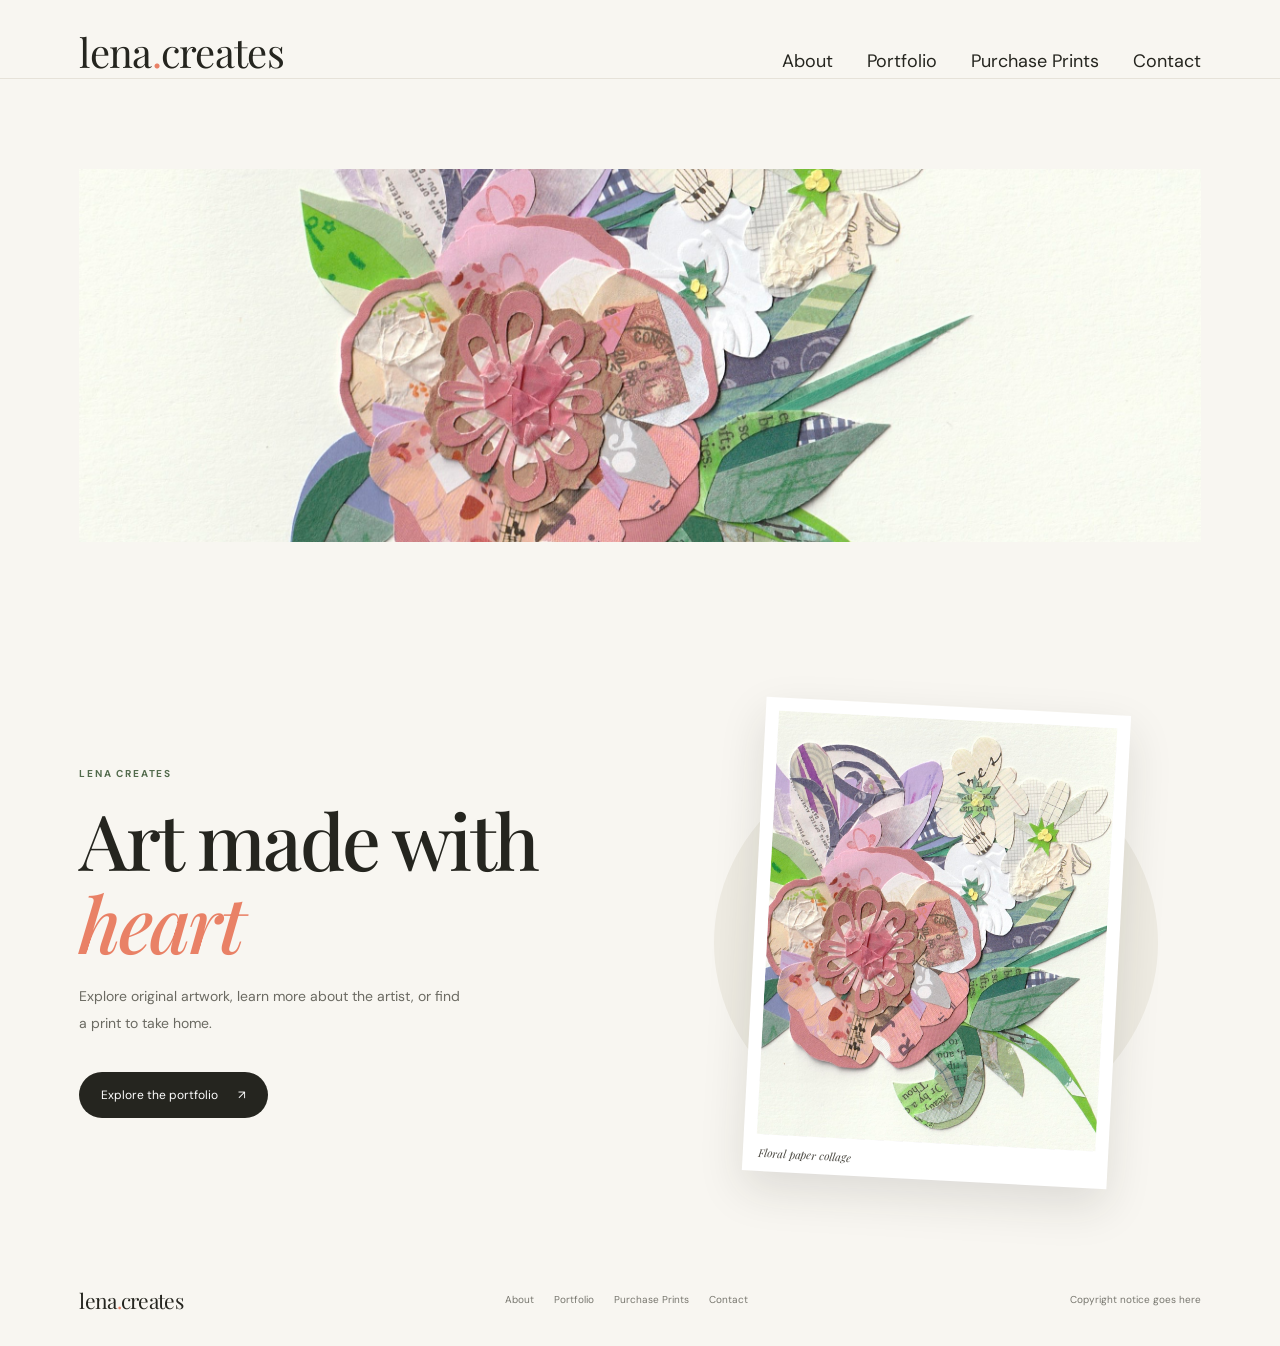
==== commit f1aa8eb8: "Split seperate sites" ====
--- a/index.html
+++ b/index.html
@@ -6,365 +6,72 @@
     <meta name="theme-color" content="#f8f6f1" />
     <meta
       name="description"
-      content="Short description of the art business for search results."
+      content="Explore original artwork and prints by Lena Creates."
     />
     <title>LenaCreates.art</title>
     <link rel="stylesheet" href="styles.css" />
   </head>
   <body>
-    <div class="announcement">Announcement or promotion text goes here</div>
     <header class="header">
-      <a class="brand" href="#home" aria-label="Lena Creates home"
+      <a class="brand" href="index.html" aria-label="Lena Creates home"
         >lena<span>.</span>creates</a
       >
-      <nav class="nav" aria-label="Main navigation">
-        <a href="#shop">Shop</a><a href="#story">About</a
-        ><a href="#newsletter">Contact</a>
-      </nav>
-      <button class="cart" type="button" aria-label="Shopping bag">
-        Bag (<span id="cart-count">0</span>)
-      </button>
+      <div class="header-right">
+        <nav class="nav" aria-label="Main navigation">
+          <a href="about/index.html">About</a>
+          <a href="portfolio/index.html">Portfolio</a>
+          <a href="shop/index.html">Purchase Prints</a>
+          <a href="contact/index.html">Contact</a>
+        </nav>
+      </div>
     </header>
 
     <main>
+      <section class="hero gallery" id="gallery">
+        <img
+          class="gallery-image"
+          src="images/image.jpg"
+          alt="Floral paper collage artwork"
+        />
+      </section>
       <section class="hero" id="home">
         <div>
-          <div class="eyebrow">Short intro or brand tagline</div>
-          <h1>Main title goes <em>here</em></h1>
+          <div class="eyebrow">Lena Creates</div>
+          <h1>Art made with <em>heart</em></h1>
           <p class="hero-copy">
-            Subtitle or short introduction goes here. Describe the artwork, your
-            studio, or what makes your work special.
+            Explore original artwork, learn more about the artist, or find a
+            print to take home.
           </p>
-          <a class="primary" href="#shop"
-            >Shop button text <span aria-hidden="true">↗</span></a
+          <a class="primary" href="portfolio/index.html"
+            >Explore the portfolio <span aria-hidden="true">↗</span></a
           >
-          <div class="hero-note">
-            Short reassurance, shipping detail, or supporting note
-          </div>
         </div>
-        <div class="hero-art" aria-label="Featured art print, Sunroom">
-          <span class="spark" aria-hidden="true">✳</span>
+        <div class="hero-art">
           <div class="frame">
             <div class="artwork">
-              <svg
-                viewBox="0 0 400 500"
-                role="img"
-                aria-label="Abstract sunlit still life with flowers"
-              >
-                <rect width="400" height="500" fill="#edb99b" />
-                <path d="M0 0h400v176H0z" fill="#f2d8af" />
-                <circle cx="300" cy="112" r="58" fill="#e98365" />
-                <path d="M0 352q95-44 198 0t202 2v146H0z" fill="#738369" />
-                <path d="M38 500V245h78v255z" fill="#d78968" />
-                <path d="M116 500V274h82v226z" fill="#f5d9b2" />
-                <path d="M198 500V234h99v266z" fill="#bd705b" />
-                <path d="M297 500V298h103v202z" fill="#f2d8af" />
-                <path
-                  d="M246 330q-5-111 20-180m-19 107q-56-38-68-79m67 46q43-53 75-58"
-                  fill="none"
-                  stroke="#536b4d"
-                  stroke-width="8"
-                  stroke-linecap="round"
-                />
-                <g fill="#f3d9a8">
-                  <ellipse
-                    cx="196"
-                    cy="174"
-                    rx="17"
-                    ry="34"
-                    transform="rotate(-35 196 174)"
-                  />
-                  <ellipse
-                    cx="218"
-                    cy="150"
-                    rx="17"
-                    ry="34"
-                    transform="rotate(12 218 150)"
-                  />
-                  <ellipse
-                    cx="251"
-                    cy="151"
-                    rx="17"
-                    ry="34"
-                    transform="rotate(48 251 151)"
-                  />
-                  <ellipse
-                    cx="267"
-                    cy="183"
-                    rx="17"
-                    ry="34"
-                    transform="rotate(85 267 183)"
-                  />
-                  <ellipse
-                    cx="243"
-                    cy="207"
-                    rx="17"
-                    ry="34"
-                    transform="rotate(140 243 207)"
-                  />
-                  <ellipse
-                    cx="211"
-                    cy="202"
-                    rx="17"
-                    ry="34"
-                    transform="rotate(190 211 202)"
-                  />
-                </g>
-                <circle cx="234" cy="179" r="17" fill="#d98952" />
-                <path
-                  d="M79 318q-30-55 0-84 30 29 0 84m6 15q18-53 57-42-9 44-57 42"
-                  fill="#536b4d"
-                />
-              </svg>
-            </div>
-            <div class="frame-caption">Featured artwork title</div>
-          </div>
-          <div class="stamp">STUDIO<br />BADGE OR<br />SHORT NOTE</div>
-        </div>
-      </section>
-
-      <section class="section" id="shop">
-        <div class="section-head">
-          <div>
-            <div class="eyebrow">Shop section label</div>
-            <h2>Shop section heading</h2>
-          </div>
-          <a class="text-link" href="#prints">View all products&nbsp; ↗</a>
-        </div>
-        <div class="filters" aria-label="Filter prints">
-          <button class="filter active" data-filter="all">All products</button
-          ><button class="filter" data-filter="botanical">Botanical</button
-          ><button class="filter" data-filter="abstract">Abstract</button
-          ><button class="filter" data-filter="coastal">Coastal</button>
-        </div>
-        <div class="grid" id="prints">
-          <article class="product" data-category="botanical">
-            <a
-              class="product-image product-checkout"
-              href="https://buy.stripe.com/test_6oU00j4N8eKI1RAbEec3m00"
-              target="_blank"
-              rel="noopener noreferrer"
-              aria-label="Purchase this artwork"
-            >
-              <span class="badge">Centrepiece</span>
               <img
                 class="product-artwork"
                 src="images/image.jpg"
                 alt="Floral paper collage artwork"
               />
-            </a>
-            <div class="product-info">
-              <div>
-                <div class="product-name">Centrepiece</div>
-                <div class="product-meta">Centrepiece artwork</div>
-              </div>
-              <div class="price">£5</div>
             </div>
-          </article>
-          <article class="product" data-category="abstract">
-            <div class="product-image">
-              <div class="artwork">
-                <svg viewBox="0 0 400 500" aria-label="Soft Shapes art print">
-                  <rect width="400" height="500" fill="#dce0d0" />
-                  <circle cx="190" cy="168" r="106" fill="#e68b6b" />
-                  <path
-                    d="M0 346q65-87 153-26t111 10q55-90 136-26v196H0z"
-                    fill="#e8c996"
-                  />
-                  <path
-                    d="M70 405q29-138 108-113 70 21 5 208H30z"
-                    fill="#738169"
-                  />
-                  <circle cx="275" cy="320" r="61" fill="#c8775f" />
-                  <path d="M0 449q108-68 218-10t182-8v69H0z" fill="#d0a179" />
-                  <path
-                    d="M278 105v78m-39-39h78"
-                    stroke="#f6e8cd"
-                    stroke-width="7"
-                    stroke-linecap="round"
-                  />
-                </svg>
-              </div>
-            </div>
-            <div class="product-info">
-              <div>
-                <div class="product-name">Product 2 name</div>
-                <div class="product-meta">Product 2 description</div>
-              </div>
-              <div class="price">Product 2 price</div>
-            </div>
-          </article>
-          <article class="product" data-category="coastal">
-            <div class="product-image">
-              <span class="badge">Product badge or label</span>
-              <div class="artwork">
-                <svg
-                  viewBox="0 0 400 500"
-                  aria-label="Somewhere Blue art print"
-                >
-                  <rect width="400" height="500" fill="#f0dfc2" />
-                  <circle cx="111" cy="123" r="49" fill="#d77b61" />
-                  <path d="M0 210q95-35 200 0t200 0v102H0z" fill="#74949a" />
-                  <path d="M0 272q104-37 207 0t193 0v119H0z" fill="#507880" />
-                  <path d="M0 352q94-48 205 0t195 0v148H0z" fill="#d89a72" />
-                  <path
-                    d="M0 389q122-34 239 4t161-7"
-                    fill="none"
-                    stroke="#f1d8ae"
-                    stroke-width="8"
-                  />
-                  <path
-                    d="M55 252q93-28 168 1m-122 71q92-31 209 1"
-                    fill="none"
-                    stroke="#c6d3c4"
-                    stroke-width="5"
-                  />
-                </svg>
-              </div>
-            </div>
-            <div class="product-info">
-              <div>
-                <div class="product-name">Product 3 name</div>
-                <div class="product-meta">Product 3 description</div>
-              </div>
-              <div class="price">Product 3 price</div>
-            </div>
-          </article>
-          <article class="product" data-category="botanical">
-            <div class="product-image">
-              <div class="artwork">
-                <svg
-                  viewBox="0 0 400 500"
-                  aria-label="Little Wildflower art print"
-                >
-                  <rect width="400" height="500" fill="#ead5b6" />
-                  <path d="M0 361q100-70 201-5t199-6v150H0z" fill="#9a9c7d" />
-                  <path
-                    d="M200 500V205m-2 172q-69-81-111-44m112-22q65-91 113-64m-112-64q-36-80-78-83"
-                    fill="none"
-                    stroke="#536b4d"
-                    stroke-width="9"
-                    stroke-linecap="round"
-                  />
-                  <g fill="#d98169">
-                    <circle cx="200" cy="196" r="22" />
-                    <circle cx="178" cy="196" r="18" />
-                    <circle cx="222" cy="196" r="18" />
-                    <circle cx="200" cy="174" r="18" />
-                    <circle cx="200" cy="218" r="18" />
-                  </g>
-                  <circle cx="200" cy="196" r="10" fill="#e9c78e" />
-                  <g fill="#f1e4c9">
-                    <circle cx="89" cy="328" r="14" />
-                    <circle cx="310" cy="288" r="14" />
-                    <circle cx="122" cy="263" r="11" />
-                  </g>
-                  <path
-                    d="M40 435q92-43 169 4t152-5"
-                    fill="none"
-                    stroke="#e8c99e"
-                    stroke-width="8"
-                  />
-                </svg>
-              </div>
-            </div>
-            <div class="product-info">
-              <div>
-                <div class="product-name">Product 4 name</div>
-                <div class="product-meta">Product 4 description</div>
-              </div>
-              <div class="price">Product 4 price</div>
-            </div>
-          </article>
-        </div>
-      </section>
-
-      <section class="story" id="story">
-        <div class="story-inner">
-          <div
-            class="story-art"
-            aria-label="An artist's colorful studio illustration"
-          >
-            <svg
-              viewBox="0 0 600 400"
-              role="img"
-              aria-label="Sunlit studio with a framed flower painting"
-            >
-              <rect width="600" height="400" fill="#dedfcf" />
-              <rect x="0" y="265" width="600" height="135" fill="#bd9777" />
-              <rect x="43" y="45" width="203" height="198" fill="#f7edda" />
-              <rect x="58" y="60" width="173" height="168" fill="#d4ddd0" />
-              <circle cx="184" cy="105" r="34" fill="#e7a26f" />
-              <path d="M58 187q70-82 173 4v37H58z" fill="#71826c" />
-              <rect x="328" y="62" width="168" height="210" fill="#fffdf5" />
-              <rect x="340" y="75" width="144" height="168" fill="#e9bd9b" />
-              <circle cx="414" cy="141" r="33" fill="#e88367" />
-              <path
-                d="M400 239V168m0 43q-28-39-44-25m45-27q23-34 48-18"
-                fill="none"
-                stroke="#50664b"
-                stroke-width="7"
-              />
-              <path d="M0 326h600" stroke="#8a6e57" stroke-width="8" />
-              <path d="M275 400l17-134h96l23 134" fill="#a96e50" />
-              <path
-                d="M289 267q45 28 93 0"
-                fill="none"
-                stroke="#f0d7b6"
-                stroke-width="8"
-              />
-              <circle cx="105" cy="310" r="33" fill="#e4a77c" />
-              <path
-                d="M105 277v66m-33-33h66"
-                stroke="#78906d"
-                stroke-width="5"
-              />
-            </svg>
-          </div>
-          <div class="story-copy">
-            <div class="eyebrow">About section label</div>
-            <h2>About section headline goes here</h2>
-            <p>
-              Artist bio or brand story goes here. Share who you are, how you
-              make your work, and what inspires the pieces in your collection.
-            </p>
-            <a class="text-link" href="#newsletter"
-              >About page link text&nbsp; ↗</a
-            >
+            <div class="frame-caption">Floral paper collage</div>
           </div>
         </div>
       </section>
-      <section class="quote">
-        <blockquote>
-          “Customer review goes here. Add a short quote about a customer's
-          experience with your artwork or shop.”
-        </blockquote>
-        <cite>— Customer name · Location</cite>
-      </section>
-      <section class="newsletter" id="newsletter">
-        <div class="eyebrow">Newsletter section label</div>
-        <h2>Newsletter signup heading</h2>
-        <p>Short note about what subscribers can expect to receive.</p>
-        <form class="signup" id="signup">
-          <input
-            type="email"
-            placeholder="Email address"
-            aria-label="Email address"
-            required
-          /><button type="submit">Newsletter signup button&nbsp; ↗</button>
-        </form>
-      </section>
     </main>
+
     <footer class="footer">
-      <a class="brand" href="#home">lena<span>.</span>creates</a>
+      <a class="brand" href="index.html" aria-label="Lena Creates home"
+        >lena<span>.</span>creates</a
+      >
       <div class="footer-links">
-        <a href="#shop">Shop</a><a href="#story">About</a
-        ><a href="mailto:info@lenacreates.art">Contact</a
-        ><a href="#newsletter">Social media ↗</a>
+        <a href="about/index.html">About</a>
+        <a href="portfolio/index.html">Portfolio</a>
+        <a href="shop/index.html">Purchase Prints</a>
+        <a href="contact/index.html">Contact</a>
       </div>
       <span>Copyright notice goes here</span>
     </footer>
-    <div class="toast" id="toast" role="status" aria-live="polite"></div>
-    <script src="script.js" defer></script>
   </body>
 </html>
--- a/styles.css
+++ b/styles.css
@@ -1,585 +1,636 @@
 @import url("https://fonts.googleapis.com/css2?family=DM+Sans:wght@400;500;600;700&family=Playfair+Display:ital,wght@0,500;0,600;1,500&display=swap");
-      :root {
-        --paper: #f8f6f1;
-        --ink: #25251f;
-        --muted: #77766e;
-        --coral: #e98166;
-        --green: #536b4d;
-        --line: #e6e2d9;
-        --serif: "Playfair Display", Georgia, serif;
-        --sans: "DM Sans", Arial, sans-serif;
-      }
-      * {
-        box-sizing: border-box;
-      }
-      html {
-        scroll-behavior: smooth;
-      }
-      body {
-        margin: 0;
-        background: var(--paper);
-        color: var(--ink);
-        font-family: var(--sans);
-        -webkit-font-smoothing: antialiased;
-      }
-      a {
-        color: inherit;
-        text-decoration: none;
-      }
-      button {
-        font: inherit;
-        color: inherit;
-      }
-      .announcement {
-        background: var(--green);
-        color: white;
-        text-align: center;
-        padding: 10px 16px;
-        font-size: 11px;
-        letter-spacing: 0.11em;
-        text-transform: uppercase;
-      }
-      .header {
-        height: 79px;
-        padding: 0 6.2%;
-        display: flex;
-        align-items: center;
-        justify-content: space-between;
-        border-bottom: 1px solid var(--line);
-        position: sticky;
-        top: 0;
-        background: rgba(248, 246, 241, 0.96);
-        backdrop-filter: blur(12px);
-        z-index: 5;
-      }
-      .brand {
-        font-family: var(--serif);
-        font-size: 25px;
-        letter-spacing: -0.7px;
-      }
-      .brand span {
-        color: var(--coral);
-      }
-      .nav {
-        display: flex;
-        gap: 34px;
-        align-items: center;
-        font-size: 12px;
-      }
-      .nav a {
-        transition: color 0.2s;
-      }
-      .nav a:hover,
-      .text-link:hover {
-        color: var(--coral);
-      }
-      .cart {
-        border: 1px solid var(--ink);
-        background: none;
-        padding: 10px 16px;
-        border-radius: 99px;
-        font-size: 11px;
-        cursor: pointer;
-        transition: 0.2s;
-      }
-      .cart:hover {
-        background: var(--ink);
-        color: white;
-      }
-      .hero {
-        max-width: 1390px;
-        margin: auto;
-        padding: 62px 6.2% 74px;
-        display: grid;
-        grid-template-columns: 1fr 1.03fr;
-        gap: 7%;
-        align-items: center;
-        min-height: 565px;
-      }
-      .eyebrow {
-        font-size: 10px;
-        letter-spacing: 0.18em;
-        text-transform: uppercase;
-        color: var(--green);
-        font-weight: 700;
-      }
-      .hero h1 {
-        font: 500 clamp(43px, 6.1vw, 77px)/1.07 var(--serif);
-        letter-spacing: -2.8px;
-        margin: 18px 0 20px;
-        max-width: 520px;
-      }
-      .hero h1 em {
-        color: var(--coral);
-        font-weight: 500;
-      }
-      .hero-copy {
-        font-size: 14px;
-        line-height: 1.9;
-        color: #6b6a62;
-        max-width: 390px;
-      }
-      .primary {
-        display: inline-flex;
-        align-items: center;
-        gap: 20px;
-        background: var(--ink);
-        color: white;
-        border: 0;
-        border-radius: 99px;
-        padding: 15px 22px;
-        margin-top: 22px;
-        font-size: 12px;
-        cursor: pointer;
-        transition:
-          transform 0.2s,
-          background 0.2s;
-      }
-      .primary:hover {
-        background: var(--green);
-        transform: translateY(-2px);
-      }
-      .hero-note {
-        margin-top: 24px;
-        color: var(--muted);
-        font-size: 10px;
-        letter-spacing: 0.04em;
-      }
-      .hero-art {
-        position: relative;
-        min-height: 406px;
-        display: flex;
-        justify-content: center;
-        align-items: center;
-      }
-      .hero-art:before {
-        content: "";
-        position: absolute;
-        width: 84%;
-        height: 84%;
-        border-radius: 50%;
-        background: #eeebe2;
-      }
-      .frame {
-        position: relative;
-        background: #fff;
-        padding: 13px 13px 37px;
-        box-shadow: 0 18px 45px #28271d20;
-        transform: rotate(3deg);
-        width: min(75%, 365px);
-        z-index: 1;
-      }
-      .artwork {
-        aspect-ratio: 4/5;
-        overflow: hidden;
-        position: relative;
-        background: #edb99b;
-      }
-      .artwork svg {
-        width: 100%;
-        height: 100%;
-        display: block;
-      }
-      .frame-caption {
-        position: absolute;
-        bottom: 11px;
-        left: 15px;
-        font: italic 11px var(--serif);
-        color: #4b4942;
-      }
-      .spark {
-        position: absolute;
-        z-index: 2;
-        color: var(--coral);
-        font: 32px var(--serif);
-        top: 8%;
-        right: 9%;
-      }
-      .stamp {
-        position: absolute;
-        z-index: 2;
-        bottom: 13%;
-        left: 0;
-        background: var(--green);
-        color: #fff;
-        border-radius: 50%;
-        width: 82px;
-        height: 82px;
-        display: grid;
-        place-items: center;
-        text-align: center;
-        font-size: 9px;
-        line-height: 1.5;
-        letter-spacing: 0.1em;
-        transform: rotate(-11deg);
-      }
-      .section {
-        padding: 74px 6.2% 88px;
-        max-width: 1390px;
-        margin: auto;
-      }
-      .section-head {
-        display: flex;
-        align-items: end;
-        justify-content: space-between;
-        margin-bottom: 28px;
-      }
-      .section h2 {
-        font: 500 clamp(33px, 4vw, 47px)/1.1 var(--serif);
-        letter-spacing: -1.3px;
-        margin: 10px 0 0;
-      }
-      .text-link {
-        font-size: 12px;
-        border-bottom: 1px solid var(--coral);
-        padding-bottom: 5px;
-        transition: color 0.2s;
-      }
-      .filters {
-        display: flex;
-        gap: 9px;
-        margin: 0 0 27px;
-      }
-      .filter {
-        border: 1px solid var(--line);
-        background: transparent;
-        border-radius: 30px;
-        padding: 9px 16px;
-        font-size: 10px;
-        color: #68675f;
-        cursor: pointer;
-      }
-      .filter.active,
-      .filter:hover {
-        background: var(--ink);
-        color: white;
-        border-color: var(--ink);
-      }
-      .grid {
-        display: grid;
-        grid-template-columns: repeat(4, 1fr);
-        gap: 22px;
-      }
-      .product {
-        min-width: 0;
-      }
-      .product.hidden {
-        display: none;
-      }
-      .product-image {
-        background: #eee9df;
-        padding: 12px;
-        position: relative;
-        overflow: hidden;
-      }
-      .product-image .artwork {
-        width: 100%;
-        box-shadow: 0 5px 14px #201d191c;
-        transition: transform 0.4s;
-      }
-      .product-checkout {
-        display: block;
-      }
-      .product-artwork {
-        display: block;
-        width: 100%;
-        aspect-ratio: 4/5;
-        object-fit: cover;
-        box-shadow: 0 5px 14px #201d191c;
-        transition: transform 0.4s;
-      }
-      .product:hover .product-image .artwork {
-        transform: scale(1.025);
-      }
-      .product:hover .product-artwork {
-        transform: scale(1.025);
-      }
-      .product-image .artwork svg {
-        aspect-ratio: 4/5;
-      }
-      .badge {
-        position: absolute;
-        left: 20px;
-        top: 20px;
-        background: var(--paper);
-        padding: 7px 10px;
-        font-size: 8px;
-        letter-spacing: 0.1em;
-        text-transform: uppercase;
-        z-index: 2;
-      }
-      .product-info {
-        padding: 13px 1px;
-        display: flex;
-        justify-content: space-between;
-        gap: 8px;
-        align-items: start;
-      }
-      .product-name {
-        font: 500 17px var(--serif);
-      }
-      .product-meta {
-        color: var(--muted);
-        font-size: 10px;
-        margin-top: 5px;
-      }
-      .price {
-        font-size: 12px;
-        white-space: normal;
-        text-align: right;
-        margin-top: 3px;
-      }
-      .story {
-        background: #e8e8dc;
-        padding: 76px 6.2%;
-      }
-      .story-inner {
-        max-width: 1120px;
-        margin: auto;
-        display: grid;
-        grid-template-columns: 0.95fr 1fr;
-        gap: 11%;
-        align-items: center;
-      }
-      .story-art {
-        height: 330px;
-        background: #d5d9c8;
-        position: relative;
-        overflow: hidden;
-      }
-      .story-art svg {
-        width: 100%;
-        height: 100%;
-      }
-      .story-copy h2 {
-        font: 500 clamp(34px, 4vw, 49px)/1.15 var(--serif);
-        letter-spacing: -1px;
-        margin: 15px 0;
-      }
-      .story-copy p {
-        font-size: 13px;
-        line-height: 1.9;
-        color: #69695f;
-        max-width: 410px;
-      }
-      .story-copy .text-link {
-        display: inline-block;
-        margin-top: 15px;
-      }
-      .quote {
-        padding: 78px 20px;
-        text-align: center;
-      }
-      .quote blockquote {
-        font: italic 25px/1.5 var(--serif);
-        max-width: 720px;
-        margin: 0 auto 15px;
-      }
-      .quote cite {
-        font-style: normal;
-        text-transform: uppercase;
-        letter-spacing: 0.15em;
-        font-size: 9px;
-        color: var(--muted);
-      }
-      .newsletter {
-        background: #f0e2d9;
-        padding: 58px 20px;
-        text-align: center;
-      }
-      .newsletter h2 {
-        font: 500 34px var(--serif);
-        margin: 0 0 10px;
-      }
-      .newsletter p {
-        font-size: 12px;
-        color: #716b65;
-      }
-      .signup {
-        display: flex;
-        max-width: 390px;
-        margin: 22px auto 0;
-        border-bottom: 1px solid #887f75;
-      }
-      .signup input {
-        flex: 1;
-        background: transparent;
-        border: 0;
-        padding: 13px 4px;
-        outline: none;
-        font: 12px var(--sans);
-      }
-      .signup button {
-        background: none;
-        border: 0;
-        cursor: pointer;
-        font-size: 11px;
-      }
-      .footer {
-        padding: 32px 6.2%;
-        display: flex;
-        justify-content: space-between;
-        align-items: center;
-        gap: 20px;
-        color: var(--muted);
-        font-size: 10px;
-      }
-      .footer .brand {
-        color: var(--ink);
-        font-size: 21px;
-      }
-      .footer-links {
-        display: flex;
-        gap: 20px;
-      }
-      .toast {
-        position: fixed;
-        bottom: 22px;
-        left: 50%;
-        transform: translate(-50%, 20px);
-        background: var(--ink);
-        color: white;
-        padding: 13px 20px;
-        border-radius: 50px;
-        font-size: 12px;
-        opacity: 0;
-        pointer-events: none;
-        transition: 0.25s;
-        z-index: 9;
-      }
-      .toast.show {
-        opacity: 1;
-        transform: translate(-50%, 0);
-      }
-      @media (max-width: 850px) {
-        .hero {
-          gap: 3%;
-          padding-top: 48px;
-          min-height: 500px;
-        }
-        .hero-art {
-          min-height: 340px;
-        }
-        .grid {
-          grid-template-columns: repeat(2, 1fr);
-          gap: 17px;
-        }
-        .story-inner {
-          gap: 7%;
-        }
-        .header {
-          padding: 0 4%;
-        }
-        .section {
-          padding-left: 5%;
-          padding-right: 5%;
-        }
-      }
-      @media (max-width: 600px) {
-        .announcement {
-          font-size: 9px;
-        }
-        .header {
-          height: 66px;
-        }
-        .nav {
-          gap: 14px;
-        }
-        .nav a:not(:first-child) {
-          display: none;
-        }
-        .brand {
-          font-size: 22px;
-        }
-        .cart {
-          padding: 9px 12px;
-        }
-        .hero {
-          grid-template-columns: 1fr;
-          padding: 48px 7% 55px;
-          gap: 24px;
-        }
-        .hero h1 {
-          font-size: 55px;
-          letter-spacing: -2px;
-          margin-top: 12px;
-        }
-        .hero-art {
-          min-height: 350px;
-        }
-        .frame {
-          width: 65%;
-          max-width: 280px;
-        }
-        .section {
-          padding: 57px 6% 65px;
-        }
-        .section-head {
-          align-items: start;
-          gap: 10px;
-        }
-        .section h2 {
-          font-size: 36px;
-        }
-        .text-link {
-          font-size: 10px;
-          white-space: nowrap;
-          margin-top: 14px;
-        }
-        .filters {
-          overflow-x: auto;
-          padding-bottom: 5px;
-        }
-        .filter {
-          white-space: nowrap;
-        }
-        .grid {
-          gap: 15px 11px;
-        }
-        .product-image {
-          padding: 8px;
-        }
-        .badge {
-          left: 13px;
-          top: 13px;
-          font-size: 7px;
-        }
-        .product-name {
-          font-size: 15px;
-        }
-        .product-meta {
-          font-size: 9px;
-        }
-        .price {
-          font-size: 11px;
-        }
-        .story {
-          padding: 54px 7%;
-        }
-        .story-inner {
-          grid-template-columns: 1fr;
-          gap: 30px;
-        }
-        .story-art {
-          height: 260px;
-        }
-        .quote {
-          padding: 58px 22px;
-        }
-        .quote blockquote {
-          font-size: 21px;
-        }
-        .newsletter h2 {
-          font-size: 30px;
-        }
-        .footer {
-          padding: 26px 6%;
-          flex-wrap: wrap;
-        }
-        .footer-links {
-          gap: 13px;
-        }
-        .footer > span {
-          width: 100%;
-        }
-      }
+:root {
+  --paper: #f8f6f1;
+  --ink: #25251f;
+  --muted: #77766e;
+  --coral: #e98166;
+  --green: #536b4d;
+  --line: #e6e2d9;
+  --serif: "Playfair Display", Georgia, serif;
+  --sans: "DM Sans", Arial, sans-serif;
+}
+* {
+  box-sizing: border-box;
+}
+html {
+  scroll-behavior: smooth;
+}
+body {
+  margin: 0;
+  background: var(--paper);
+  color: var(--ink);
+  font-family: var(--sans);
+  -webkit-font-smoothing: antialiased;
+}
+a {
+  color: inherit;
+  text-decoration: none;
+}
+button {
+  font: inherit;
+  color: inherit;
+}
+.announcement {
+  background: var(--green);
+  color: white;
+  text-align: center;
+  padding: 10px 16px;
+  font-size: 11px;
+  letter-spacing: 0.11em;
+  text-transform: uppercase;
+}
+.header {
+  height: 79px;
+  padding: 0 6.2%;
+  display: flex;
+  align-items: flex-end;
+  justify-content: space-between;
+  border-bottom: 1px solid var(--line);
+  position: sticky;
+  top: 0;
+  background: rgba(248, 246, 241, 0.96);
+  backdrop-filter: blur(12px);
+  z-index: 5;
+}
+.brand {
+  font-family: var(--serif);
+  font-size: 40px;
+  letter-spacing: -0.7px;
+}
+.brand span {
+  color: var(--coral);
+}
+.header-right {
+  display: flex;
+  align-items: center;
+  gap: 20px;
+}
+.nav {
+  display: flex;
+  gap: 34px;
+  align-items: center;
+  font-size: 18px;
+  margin-bottom: 5px;
+}
+.nav a {
+  transition: color 0.2s;
+}
+.nav a:hover,
+.text-link:hover {
+  color: var(--coral);
+}
+.cart {
+  border: 1px solid var(--ink);
+  background: none;
+  padding: 10px 16px;
+  border-radius: 99px;
+  font-size: 11px;
+  cursor: pointer;
+  transition: 0.2s;
+}
+.cart.hidden {
+  display: none;
+}
+.cart:hover {
+  background: var(--ink);
+  color: white;
+}
+.hero {
+  max-width: 1390px;
+  margin: auto;
+  padding: 62px 6.2% 74px;
+  display: grid;
+  grid-template-columns: 1fr 1.03fr;
+  gap: 7%;
+  align-items: center;
+  min-height: 565px;
+}
+.gallery {
+  grid-template-columns: 1fr;
+}
+.eyebrow {
+  font-size: 10px;
+  letter-spacing: 0.18em;
+  text-transform: uppercase;
+  color: var(--green);
+  font-weight: 700;
+}
+.hero h1 {
+  font: 500 clamp(43px, 6.1vw, 77px)/1.07 var(--serif);
+  letter-spacing: -2.8px;
+  margin: 18px 0 20px;
+  max-width: 520px;
+}
+.hero h1 em {
+  color: var(--coral);
+  font-weight: 500;
+}
+.hero-copy {
+  font-size: 14px;
+  line-height: 1.9;
+  color: #6b6a62;
+  max-width: 390px;
+}
+.primary {
+  display: inline-flex;
+  align-items: center;
+  gap: 20px;
+  background: var(--ink);
+  color: white;
+  border: 0;
+  border-radius: 99px;
+  padding: 15px 22px;
+  margin-top: 22px;
+  font-size: 12px;
+  cursor: pointer;
+  transition:
+    transform 0.2s,
+    background 0.2s;
+}
+.primary:hover {
+  background: var(--green);
+  transform: translateY(-2px);
+}
+.hero-note {
+  margin-top: 24px;
+  color: var(--muted);
+  font-size: 10px;
+  letter-spacing: 0.04em;
+}
+.hero-art {
+  position: relative;
+  min-height: 406px;
+  display: flex;
+  justify-content: center;
+  align-items: center;
+}
+.hero-art:before {
+  content: "";
+  position: absolute;
+  width: 84%;
+  height: 84%;
+  border-radius: 50%;
+  background: #eeebe2;
+}
+.frame {
+  position: relative;
+  background: #fff;
+  padding: 13px 13px 37px;
+  box-shadow: 0 18px 45px #28271d20;
+  transform: rotate(3deg);
+  width: min(75%, 365px);
+  z-index: 1;
+}
+.artwork {
+  aspect-ratio: 4/5;
+  overflow: hidden;
+  position: relative;
+  background: #edb99b;
+}
+.artwork svg {
+  width: 100%;
+  height: 100%;
+  display: block;
+}
+.frame-caption {
+  position: absolute;
+  bottom: 11px;
+  left: 15px;
+  font: italic 11px var(--serif);
+  color: #4b4942;
+}
+.spark {
+  position: absolute;
+  z-index: 2;
+  color: var(--coral);
+  font: 32px var(--serif);
+  top: 8%;
+  right: 9%;
+}
+.stamp {
+  position: absolute;
+  z-index: 2;
+  bottom: 13%;
+  left: 0;
+  background: var(--green);
+  color: #fff;
+  border-radius: 50%;
+  width: 82px;
+  height: 82px;
+  display: grid;
+  place-items: center;
+  text-align: center;
+  font-size: 9px;
+  line-height: 1.5;
+  letter-spacing: 0.1em;
+  transform: rotate(-11deg);
+}
+.section {
+  padding: 74px 6.2% 88px;
+  max-width: 1390px;
+  margin: auto;
+}
+.section-head {
+  display: flex;
+  align-items: end;
+  justify-content: space-between;
+  margin-bottom: 28px;
+}
+.section h1,
+.section h2 {
+  font: 500 clamp(33px, 4vw, 47px)/1.1 var(--serif);
+  letter-spacing: -1.3px;
+  margin: 10px 0 0;
+}
+.text-link {
+  font-size: 12px;
+  border-bottom: 1px solid var(--coral);
+  padding-bottom: 5px;
+  transition: color 0.2s;
+}
+.filters {
+  display: flex;
+  gap: 9px;
+  margin: 0 0 27px;
+}
+.filter {
+  border: 1px solid var(--line);
+  background: transparent;
+  border-radius: 30px;
+  padding: 9px 16px;
+  font-size: 10px;
+  color: #68675f;
+  cursor: pointer;
+}
+.filter.active,
+.filter:hover {
+  background: var(--ink);
+  color: white;
+  border-color: var(--ink);
+}
+.grid {
+  display: grid;
+  grid-template-columns: repeat(4, 1fr);
+  gap: 22px;
+}
+.portfolio-grid {
+  display: grid;
+  grid-template-columns: repeat(3, minmax(0, 1fr));
+  gap: 22px;
+}
+.portfolio-item {
+  margin: 0;
+}
+.portfolio-item img {
+  display: block;
+  width: 100%;
+  aspect-ratio: 4/5;
+  object-fit: cover;
+}
+.portfolio-item figcaption {
+  padding: 12px 1px;
+  font: 500 17px var(--serif);
+}
+.shop-grid {
+  grid-template-columns: minmax(0, 310px);
+}
+.product {
+  min-width: 0;
+}
+.product.hidden {
+  display: none;
+}
+.product-image {
+  background: #eee9df;
+  padding: 12px;
+  position: relative;
+  overflow: hidden;
+}
+.product-image .artwork {
+  width: 100%;
+  box-shadow: 0 5px 14px #201d191c;
+  transition: transform 0.4s;
+}
+.product-checkout {
+  display: block;
+}
+.gallery-image {
+  width: 100%;
+  aspect-ratio: 3/1;
+  object-fit: cover;
+}
+.product-artwork {
+  display: block;
+  width: 100%;
+  aspect-ratio: 4/5;
+  object-fit: cover;
+  box-shadow: 0 5px 14px #201d191c;
+  transition: transform 0.4s;
+}
+.product:hover .product-image .artwork {
+  transform: scale(1.025);
+}
+.product:hover .product-artwork {
+  transform: scale(1.025);
+}
+.product-image .artwork svg {
+  aspect-ratio: 4/5;
+}
+.badge {
+  position: absolute;
+  left: 20px;
+  top: 20px;
+  background: var(--paper);
+  padding: 7px 10px;
+  font-size: 8px;
+  letter-spacing: 0.1em;
+  text-transform: uppercase;
+  z-index: 2;
+}
+.product-info {
+  padding: 13px 1px;
+  display: flex;
+  justify-content: space-between;
+  gap: 8px;
+  align-items: start;
+}
+.product-name {
+  font: 500 17px var(--serif);
+}
+.product-meta {
+  color: var(--muted);
+  font-size: 10px;
+  margin-top: 5px;
+}
+.price {
+  font-size: 12px;
+  white-space: normal;
+  text-align: right;
+  margin-top: 3px;
+}
+.story {
+  background: #e8e8dc;
+  padding: 76px 6.2%;
+}
+.story-inner {
+  max-width: 1120px;
+  margin: auto;
+  display: grid;
+  grid-template-columns: 0.95fr 1fr;
+  gap: 11%;
+  align-items: center;
+}
+.story-art {
+  height: 330px;
+  background: #d5d9c8;
+  position: relative;
+  overflow: hidden;
+}
+.story-art svg {
+  width: 100%;
+  height: 100%;
+}
+.story-art .gallery-image {
+  height: 100%;
+  aspect-ratio: auto;
+  object-fit: cover;
+}
+.story-copy h1,
+.story-copy h2 {
+  font: 500 clamp(34px, 4vw, 49px)/1.15 var(--serif);
+  letter-spacing: -1px;
+  margin: 15px 0;
+}
+.story-copy p {
+  font-size: 13px;
+  line-height: 1.9;
+  color: #69695f;
+  max-width: 410px;
+}
+.story-copy .text-link {
+  display: inline-block;
+  margin-top: 15px;
+}
+.quote {
+  padding: 78px 20px;
+  text-align: center;
+}
+.quote blockquote {
+  font: italic 25px/1.5 var(--serif);
+  max-width: 720px;
+  margin: 0 auto 15px;
+}
+.quote cite {
+  font-style: normal;
+  text-transform: uppercase;
+  letter-spacing: 0.15em;
+  font-size: 9px;
+  color: var(--muted);
+}
+.newsletter {
+  background: #f0e2d9;
+  padding: 58px 20px;
+  text-align: center;
+}
+.newsletter h2 {
+  font: 500 34px var(--serif);
+  margin: 0 0 10px;
+}
+.newsletter p {
+  font-size: 12px;
+  color: #716b65;
+}
+.signup {
+  display: flex;
+  max-width: 390px;
+  margin: 22px auto 0;
+  border-bottom: 1px solid #887f75;
+}
+.signup input {
+  flex: 1;
+  background: transparent;
+  border: 0;
+  padding: 13px 4px;
+  outline: none;
+  font: 12px var(--sans);
+}
+.signup button {
+  background: none;
+  border: 0;
+  cursor: pointer;
+  font-size: 11px;
+}
+.footer {
+  padding: 32px 6.2%;
+  display: flex;
+  justify-content: space-between;
+  align-items: center;
+  gap: 20px;
+  color: var(--muted);
+  font-size: 10px;
+}
+.footer .brand {
+  color: var(--ink);
+  font-size: 21px;
+}
+.footer-links {
+  display: flex;
+  gap: 20px;
+}
+.toast {
+  position: fixed;
+  bottom: 22px;
+  left: 50%;
+  transform: translate(-50%, 20px);
+  background: var(--ink);
+  color: white;
+  padding: 13px 20px;
+  border-radius: 50px;
+  font-size: 12px;
+  opacity: 0;
+  pointer-events: none;
+  transition: 0.25s;
+  z-index: 9;
+}
+.toast.show {
+  opacity: 1;
+  transform: translate(-50%, 0);
+}
+@media (max-width: 850px) {
+  .hero {
+    gap: 3%;
+    padding-top: 48px;
+    min-height: 500px;
+  }
+  .hero-art {
+    min-height: 340px;
+  }
+  .grid {
+    grid-template-columns: repeat(2, 1fr);
+    gap: 17px;
+  }
+  .story-inner {
+    gap: 7%;
+  }
+  .header {
+    padding: 0 4%;
+  }
+  .section {
+    padding-left: 5%;
+    padding-right: 5%;
+  }
+}
+@media (max-width: 600px) {
+  .announcement {
+    font-size: 9px;
+  }
+  .header {
+    height: 66px;
+  }
+  .nav {
+    gap: 8px;
+    font-size: 10px;
+  }
+  .header-right {
+    gap: 8px;
+  }
+  .brand {
+    font-size: 20px;
+  }
+  .cart {
+    padding: 6px 7px;
+    font-size: 9px;
+  }
+  .hero {
+    grid-template-columns: 1fr;
+    padding: 48px 7% 55px;
+    gap: 24px;
+  }
+  .hero h1 {
+    font-size: 55px;
+    letter-spacing: -2px;
+    margin-top: 12px;
+  }
+  .hero-art {
+    min-height: 350px;
+  }
+  .frame {
+    width: 65%;
+    max-width: 280px;
+  }
+  .section {
+    padding: 57px 6% 65px;
+  }
+  .section-head {
+    align-items: start;
+    gap: 10px;
+  }
+  .section h2 {
+    font-size: 36px;
+  }
+  .text-link {
+    font-size: 10px;
+    white-space: nowrap;
+    margin-top: 14px;
+  }
+  .filters {
+    overflow-x: auto;
+    padding-bottom: 5px;
+  }
+  .filter {
+    white-space: nowrap;
+  }
+  .grid {
+    gap: 15px 11px;
+  }
+  .portfolio-grid {
+    grid-template-columns: repeat(2, minmax(0, 1fr));
+    gap: 15px 11px;
+  }
+  .product-image {
+    padding: 8px;
+  }
+  .badge {
+    left: 13px;
+    top: 13px;
+    font-size: 7px;
+  }
+  .product-name {
+    font-size: 15px;
+  }
+  .product-meta {
+    font-size: 9px;
+  }
+  .price {
+    font-size: 11px;
+  }
+  .story {
+    padding: 54px 7%;
+  }
+  .story-inner {
+    grid-template-columns: 1fr;
+    gap: 30px;
+  }
+  .story-art {
+    height: 260px;
+  }
+  .quote {
+    padding: 58px 22px;
+  }
+  .quote blockquote {
+    font-size: 21px;
+  }
+  .newsletter h2 {
+    font-size: 30px;
+  }
+  .footer {
+    padding: 26px 6%;
+    flex-wrap: wrap;
+  }
+  .footer-links {
+    gap: 13px;
+  }
+  .footer > span {
+    width: 100%;
+  }
+}
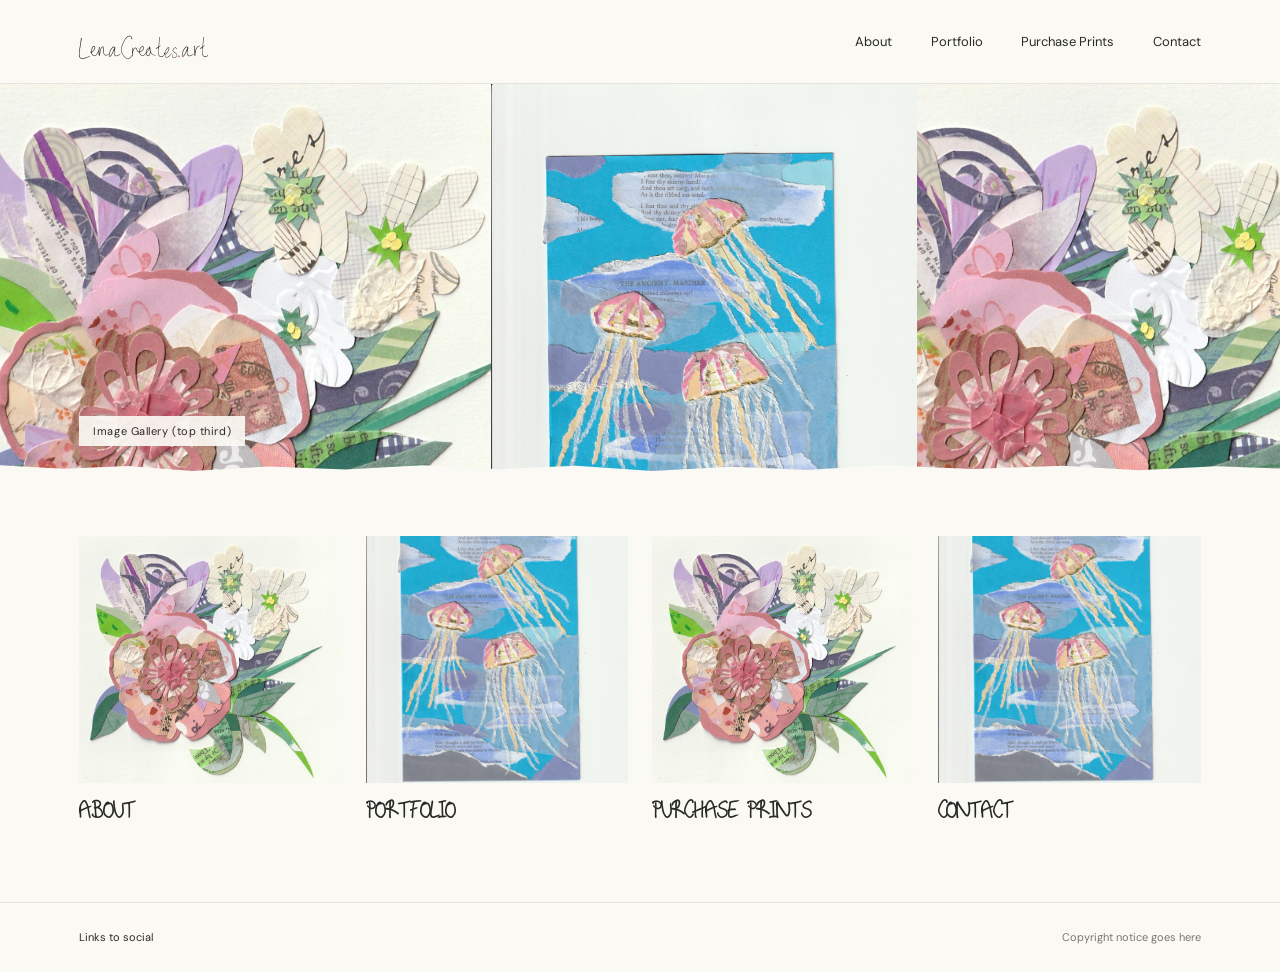
==== commit 1b21b196: "Add custom font for logo" ====
--- a/index.html
+++ b/index.html
@@ -14,63 +14,45 @@
   <body>
     <header class="header">
       <a class="brand" href="index.html" aria-label="Lena Creates home"
-        >lena<span>.</span>creates</a
+        >LenaCreates<span class="brand-dot">.</span>art</a
       >
-      <div class="header-right">
-        <nav class="nav" aria-label="Main navigation">
-          <a href="about/index.html">About</a>
-          <a href="portfolio/index.html">Portfolio</a>
-          <a href="shop/index.html">Purchase Prints</a>
-          <a href="contact/index.html">Contact</a>
-        </nav>
-      </div>
+      <nav class="nav" aria-label="Main navigation">
+        <a href="about/index.html">About</a>
+        <a href="portfolio/index.html">Portfolio</a>
+        <a href="shop/index.html">Purchase Prints</a>
+        <a href="contact/index.html">Contact</a>
+      </nav>
     </header>
 
     <main>
-      <section class="hero gallery" id="gallery">
-        <img
-          class="gallery-image"
-          src="images/image.jpg"
-          alt="Floral paper collage artwork"
-        />
+      <section class="home-gallery" aria-label="Image gallery">
+        <img src="images/image.jpg" alt="Floral paper collage artwork" />
+        <img src="images/IMG_9301.JPG" alt="Jellyfish paper collage artwork" />
+        <img src="images/image.jpg" alt="Floral paper collage artwork" />
+        <span class="gallery-label">Image Gallery (top third)</span>
       </section>
-      <section class="hero" id="home">
-        <div>
-          <div class="eyebrow">Lena Creates</div>
-          <h1>Art made with <em>heart</em></h1>
-          <p class="hero-copy">
-            Explore original artwork, learn more about the artist, or find a
-            print to take home.
-          </p>
-          <a class="primary" href="portfolio/index.html"
-            >Explore the portfolio <span aria-hidden="true">↗</span></a
-          >
-        </div>
-        <div class="hero-art">
-          <div class="frame">
-            <div class="artwork">
-              <img
-                class="product-artwork"
-                src="images/image.jpg"
-                alt="Floral paper collage artwork"
-              />
-            </div>
-            <div class="frame-caption">Floral paper collage</div>
-          </div>
-        </div>
+      <section class="home-links" aria-label="Explore the site">
+        <a class="home-card" href="about/index.html">
+          <img src="images/image.jpg" alt="" />
+          <span>ABOUT</span>
+        </a>
+        <a class="home-card" href="portfolio/index.html">
+          <img src="images/IMG_9301.JPG" alt="" />
+          <span>PORTFOLIO</span>
+        </a>
+        <a class="home-card" href="shop/index.html">
+          <img src="images/image.jpg" alt="" />
+          <span>PURCHASE PRINTS</span>
+        </a>
+        <a class="home-card" href="contact/index.html">
+          <img src="images/IMG_9301.JPG" alt="" />
+          <span>CONTACT</span>
+        </a>
       </section>
     </main>
 
     <footer class="footer">
-      <a class="brand" href="index.html" aria-label="Lena Creates home"
-        >lena<span>.</span>creates</a
-      >
-      <div class="footer-links">
-        <a href="about/index.html">About</a>
-        <a href="portfolio/index.html">Portfolio</a>
-        <a href="shop/index.html">Purchase Prints</a>
-        <a href="contact/index.html">Contact</a>
-      </div>
+      <span class="footer-social">Links to social</span>
       <span>Copyright notice goes here</span>
     </footer>
   </body>
--- a/styles.css
+++ b/styles.css
@@ -1,20 +1,31 @@
-@import url("https://fonts.googleapis.com/css2?family=DM+Sans:wght@400;500;600;700&family=Playfair+Display:ital,wght@0,500;0,600;1,500&display=swap");
+@import url("https://fonts.googleapis.com/css2?family=Caveat:wght@500;600;700&family=DM+Sans:wght@400;500;600;700&display=swap");
+
+@font-face {
+  font-family: "LenaCreates1";
+  src: url("font/Lena%20Creates%201.ttf") format("truetype");
+  font-weight: 400;
+  font-style: normal;
+}
+
 :root {
-  --paper: #f8f6f1;
-  --ink: #25251f;
-  --muted: #77766e;
-  --coral: #e98166;
-  --green: #536b4d;
-  --line: #e6e2d9;
-  --serif: "Playfair Display", Georgia, serif;
+  --paper: #fbf9f4;
+  --ink: #292a27;
+  --muted: #77766f;
+  --line: #e8e4dc;
+  --accent: #c97760;
+  --green: #69775b;
+  --hand: "LenaCreates1", "Caveat", "Segoe Print", cursive;
   --sans: "DM Sans", Arial, sans-serif;
 }
+
 * {
   box-sizing: border-box;
 }
+
 html {
   scroll-behavior: smooth;
 }
+
 body {
   margin: 0;
   background: var(--paper);
@@ -22,615 +33,575 @@
   font-family: var(--sans);
   -webkit-font-smoothing: antialiased;
 }
+
 a {
   color: inherit;
   text-decoration: none;
 }
+
 button {
+  color: inherit;
   font: inherit;
-  color: inherit;
-}
-.announcement {
-  background: var(--green);
-  color: white;
-  text-align: center;
-  padding: 10px 16px;
-  font-size: 11px;
-  letter-spacing: 0.11em;
-  text-transform: uppercase;
-}
+}
+
 .header {
-  height: 79px;
-  padding: 0 6.2%;
+  min-height: 84px;
+  padding: 10px 6.2%;
   display: flex;
-  align-items: flex-end;
+  align-items: center;
   justify-content: space-between;
+  gap: 24px;
   border-bottom: 1px solid var(--line);
-  position: sticky;
-  top: 0;
-  background: rgba(248, 246, 241, 0.96);
-  backdrop-filter: blur(12px);
-  z-index: 5;
-}
+  background: var(--paper);
+  position: relative;
+  z-index: 2;
+}
+
 .brand {
-  font-family: var(--serif);
-  font-size: 40px;
-  letter-spacing: -0.7px;
-}
-.brand span {
-  color: var(--coral);
-}
+  font: 400 38px/1 var(--hand);
+  white-space: nowrap;
+}
+
+.brand-dot {
+  color: var(--accent);
+  margin-inline: 1px;
+  font-size: 1.5em;
+}
+
+.nav {
+  display: flex;
+  align-items: center;
+  justify-content: flex-end;
+  gap: clamp(17px, 3vw, 42px);
+  font-size: 13px;
+}
+
+.nav a,
+.footer a {
+  transition: color 0.2s ease;
+}
+
+.nav a:hover,
+.nav a[aria-current="page"],
+.footer a:hover {
+  color: var(--accent);
+}
+
 .header-right {
   display: flex;
   align-items: center;
-  gap: 20px;
-}
-.nav {
-  display: flex;
-  gap: 34px;
-  align-items: center;
-  font-size: 18px;
-  margin-bottom: 5px;
-}
-.nav a {
-  transition: color 0.2s;
-}
-.nav a:hover,
-.text-link:hover {
-  color: var(--coral);
-}
+  gap: 18px;
+}
+
 .cart {
   border: 1px solid var(--ink);
-  background: none;
-  padding: 10px 16px;
+  background: transparent;
   border-radius: 99px;
-  font-size: 11px;
+  padding: 9px 14px;
+  font-size: 12px;
   cursor: pointer;
-  transition: 0.2s;
-}
-.cart.hidden {
-  display: none;
-}
+}
+
 .cart:hover {
   background: var(--ink);
   color: white;
 }
-.hero {
-  max-width: 1390px;
-  margin: auto;
-  padding: 62px 6.2% 74px;
-  display: grid;
-  grid-template-columns: 1fr 1.03fr;
-  gap: 7%;
+
+.cart.hidden {
+  display: none;
+}
+
+.home-gallery {
+  height: min(36vw, 390px);
+  min-height: 220px;
+  position: relative;
+  display: grid;
+  grid-template-columns: 1.15fr 1fr 0.85fr;
+  overflow: hidden;
+}
+
+.home-gallery img {
+  width: 100%;
+  height: 100%;
+  object-fit: cover;
+}
+
+.home-gallery img:first-child {
+  object-position: center 57%;
+}
+
+.home-gallery img:nth-child(2) {
+  object-position: center 48%;
+}
+
+.home-gallery img:nth-child(3) {
+  object-position: center 53%;
+}
+
+.gallery-label {
+  position: absolute;
+  z-index: 1;
+  left: 6.2%;
+  bottom: 28px;
+  padding: 8px 14px;
+  background: rgba(251, 249, 244, 0.92);
+  font-size: 11px;
+  letter-spacing: 0.05em;
+}
+
+.home-gallery::after {
+  content: "";
+  position: absolute;
+  z-index: 1;
+  left: 0;
+  right: 0;
+  bottom: -1px;
+  height: 17px;
+  background: var(--paper);
+  clip-path: polygon(
+    0 42%,
+    5% 63%,
+    10% 47%,
+    15% 76%,
+    21% 50%,
+    27% 68%,
+    33% 42%,
+    39% 66%,
+    45% 45%,
+    51% 76%,
+    57% 51%,
+    63% 70%,
+    69% 43%,
+    76% 65%,
+    83% 45%,
+    89% 72%,
+    95% 48%,
+    100% 62%,
+    100% 100%,
+    0 100%
+  );
+}
+
+.home-links {
+  max-width: 1280px;
+  margin: 0 auto;
+  padding: 62px 6.2% 76px;
+  display: grid;
+  grid-template-columns: repeat(4, minmax(0, 1fr));
+  gap: 24px;
+}
+
+.home-card {
+  display: block;
+  min-width: 0;
+}
+
+.home-card img {
+  display: block;
+  width: 100%;
+  aspect-ratio: 1.06;
+  object-fit: cover;
+  transition: transform 0.35s ease;
+}
+
+.home-card:hover img {
+  transform: scale(1.025);
+}
+
+.home-card span {
+  display: block;
+  padding-top: 12px;
+  font: 600 29px/1.05 var(--hand);
+}
+
+.page-title {
+  margin: 0;
+  font: 600 clamp(48px, 7vw, 76px)/0.95 var(--hand);
+  text-align: center;
+}
+
+.page-main {
+  max-width: 1300px;
+  margin: 0 auto;
+  padding: 48px 6.2% 84px;
+}
+
+.page-heading {
+  margin-bottom: 39px;
+}
+
+.story-layout {
+  display: grid;
+  grid-template-columns: minmax(240px, 0.78fr) minmax(300px, 1fr);
   align-items: center;
-  min-height: 565px;
-}
-.gallery {
-  grid-template-columns: 1fr;
-}
-.eyebrow {
-  font-size: 10px;
-  letter-spacing: 0.18em;
-  text-transform: uppercase;
-  color: var(--green);
-  font-weight: 700;
-}
-.hero h1 {
-  font: 500 clamp(43px, 6.1vw, 77px)/1.07 var(--serif);
-  letter-spacing: -2.8px;
-  margin: 18px 0 20px;
-  max-width: 520px;
-}
-.hero h1 em {
-  color: var(--coral);
-  font-weight: 500;
-}
-.hero-copy {
-  font-size: 14px;
+  gap: clamp(45px, 9vw, 120px);
+  max-width: 970px;
+  margin: 0 auto;
+}
+
+.portrait-placeholder {
+  min-height: 370px;
+  display: grid;
+  place-items: center;
+  padding: 24px;
+  background:
+    linear-gradient(145deg, rgba(255, 255, 255, 0.44), transparent 58%), #e8e7dc;
+  color: #77796d;
+  text-align: center;
+  font: 600 39px/1 var(--hand);
+}
+
+.story-copy {
+  max-width: 480px;
+}
+
+.story-copy p,
+.contact-copy p {
+  color: #66665f;
+  font-size: 15px;
   line-height: 1.9;
-  color: #6b6a62;
-  max-width: 390px;
-}
-.primary {
+}
+
+.contact-copy .primary {
   display: inline-flex;
   align-items: center;
-  gap: 20px;
+  gap: 15px;
+  margin-top: 12px;
+  padding: 13px 20px;
+  border-radius: 99px;
   background: var(--ink);
   color: white;
-  border: 0;
-  border-radius: 99px;
-  padding: 15px 22px;
-  margin-top: 22px;
-  font-size: 12px;
-  cursor: pointer;
-  transition:
-    transform 0.2s,
-    background 0.2s;
-}
-.primary:hover {
+  font-size: 13px;
+}
+
+.contact-copy .primary:hover {
   background: var(--green);
-  transform: translateY(-2px);
-}
-.hero-note {
-  margin-top: 24px;
-  color: var(--muted);
-  font-size: 10px;
-  letter-spacing: 0.04em;
-}
-.hero-art {
-  position: relative;
-  min-height: 406px;
-  display: flex;
-  justify-content: center;
-  align-items: center;
-}
-.hero-art:before {
-  content: "";
-  position: absolute;
-  width: 84%;
-  height: 84%;
-  border-radius: 50%;
-  background: #eeebe2;
-}
-.frame {
-  position: relative;
-  background: #fff;
-  padding: 13px 13px 37px;
-  box-shadow: 0 18px 45px #28271d20;
-  transform: rotate(3deg);
-  width: min(75%, 365px);
-  z-index: 1;
-}
-.artwork {
-  aspect-ratio: 4/5;
-  overflow: hidden;
-  position: relative;
-  background: #edb99b;
-}
-.artwork svg {
-  width: 100%;
-  height: 100%;
-  display: block;
-}
-.frame-caption {
-  position: absolute;
-  bottom: 11px;
-  left: 15px;
-  font: italic 11px var(--serif);
-  color: #4b4942;
-}
-.spark {
-  position: absolute;
-  z-index: 2;
-  color: var(--coral);
-  font: 32px var(--serif);
-  top: 8%;
-  right: 9%;
-}
-.stamp {
-  position: absolute;
-  z-index: 2;
-  bottom: 13%;
-  left: 0;
-  background: var(--green);
-  color: #fff;
-  border-radius: 50%;
-  width: 82px;
-  height: 82px;
-  display: grid;
-  place-items: center;
+}
+
+.portfolio-main {
+  padding-top: 45px;
+}
+
+.category-list {
+  display: grid;
+  grid-template-columns: repeat(4, minmax(0, 1fr));
+  gap: 16px;
+  margin: 0 0 36px;
+}
+
+.category {
+  padding: 13px 10px;
+  border: 1px solid var(--line);
   text-align: center;
-  font-size: 9px;
-  line-height: 1.5;
-  letter-spacing: 0.1em;
-  transform: rotate(-11deg);
-}
-.section {
-  padding: 74px 6.2% 88px;
-  max-width: 1390px;
-  margin: auto;
-}
-.section-head {
-  display: flex;
-  align-items: end;
-  justify-content: space-between;
-  margin-bottom: 28px;
-}
-.section h1,
-.section h2 {
-  font: 500 clamp(33px, 4vw, 47px)/1.1 var(--serif);
-  letter-spacing: -1.3px;
-  margin: 10px 0 0;
-}
-.text-link {
-  font-size: 12px;
-  border-bottom: 1px solid var(--coral);
-  padding-bottom: 5px;
-  transition: color 0.2s;
-}
-.filters {
-  display: flex;
-  gap: 9px;
-  margin: 0 0 27px;
-}
-.filter {
-  border: 1px solid var(--line);
-  background: transparent;
-  border-radius: 30px;
-  padding: 9px 16px;
-  font-size: 10px;
-  color: #68675f;
-  cursor: pointer;
-}
-.filter.active,
-.filter:hover {
-  background: var(--ink);
-  color: white;
-  border-color: var(--ink);
-}
-.grid {
-  display: grid;
-  grid-template-columns: repeat(4, 1fr);
+  font: 600 24px/1 var(--hand);
+}
+
+.portfolio-grid {
+  display: grid;
+  grid-template-columns: repeat(4, minmax(0, 1fr));
   gap: 22px;
 }
-.portfolio-grid {
-  display: grid;
-  grid-template-columns: repeat(3, minmax(0, 1fr));
-  gap: 22px;
-}
+
 .portfolio-item {
   margin: 0;
 }
+
 .portfolio-item img {
   display: block;
   width: 100%;
-  aspect-ratio: 4/5;
+  aspect-ratio: 0.83;
   object-fit: cover;
-}
+  background: #eeece4;
+}
+
 .portfolio-item figcaption {
-  padding: 12px 1px;
-  font: 500 17px var(--serif);
-}
+  padding: 11px 1px 0;
+  font: 600 25px/1 var(--hand);
+}
+
+.shop-main {
+  padding-top: 45px;
+}
+
+.shop-heading {
+  margin-bottom: 27px;
+}
+
+.shop-layout {
+  display: grid;
+  grid-template-columns: 175px minmax(0, 1fr);
+  gap: 34px;
+}
+
+.filter-sidebar h2 {
+  margin: 1px 0 14px;
+  font-size: 12px;
+  font-weight: 600;
+}
+
+.filters {
+  display: flex;
+  flex-direction: column;
+  align-items: stretch;
+  gap: 7px;
+}
+
+.filter {
+  padding: 9px 10px;
+  border: 0;
+  background: transparent;
+  text-align: left;
+  color: var(--muted);
+  font-size: 12px;
+  cursor: pointer;
+}
+
+.filter.active,
+.filter:hover {
+  background: #eeece4;
+  color: var(--ink);
+}
+
 .shop-grid {
-  grid-template-columns: minmax(0, 310px);
-}
+  display: grid;
+  grid-template-columns: repeat(4, minmax(0, 1fr));
+  gap: 26px 18px;
+}
+
 .product {
   min-width: 0;
 }
+
 .product.hidden {
   display: none;
 }
+
 .product-image {
-  background: #eee9df;
-  padding: 12px;
-  position: relative;
+  display: block;
   overflow: hidden;
-}
-.product-image .artwork {
-  width: 100%;
-  box-shadow: 0 5px 14px #201d191c;
-  transition: transform 0.4s;
-}
-.product-checkout {
-  display: block;
-}
-.gallery-image {
-  width: 100%;
-  aspect-ratio: 3/1;
-  object-fit: cover;
-}
+  background: #eeece4;
+}
+
 .product-artwork {
   display: block;
   width: 100%;
-  aspect-ratio: 4/5;
+  aspect-ratio: 0.83;
   object-fit: cover;
-  box-shadow: 0 5px 14px #201d191c;
-  transition: transform 0.4s;
-}
-.product:hover .product-image .artwork {
-  transform: scale(1.025);
-}
+  transition: transform 0.35s ease;
+}
+
 .product:hover .product-artwork {
   transform: scale(1.025);
 }
-.product-image .artwork svg {
-  aspect-ratio: 4/5;
-}
-.badge {
-  position: absolute;
-  left: 20px;
-  top: 20px;
-  background: var(--paper);
-  padding: 7px 10px;
-  font-size: 8px;
-  letter-spacing: 0.1em;
-  text-transform: uppercase;
-  z-index: 2;
-}
+
 .product-info {
-  padding: 13px 1px;
   display: flex;
   justify-content: space-between;
   gap: 8px;
-  align-items: start;
-}
+  padding-top: 10px;
+}
+
 .product-name {
-  font: 500 17px var(--serif);
-}
+  font: 600 24px/1 var(--hand);
+}
+
 .product-meta {
+  margin-top: 5px;
   color: var(--muted);
-  font-size: 10px;
-  margin-top: 5px;
-}
+  font-size: 11px;
+}
+
 .price {
+  margin-top: 4px;
   font-size: 12px;
-  white-space: normal;
-  text-align: right;
-  margin-top: 3px;
-}
-.story {
-  background: #e8e8dc;
-  padding: 76px 6.2%;
-}
-.story-inner {
-  max-width: 1120px;
-  margin: auto;
-  display: grid;
-  grid-template-columns: 0.95fr 1fr;
-  gap: 11%;
+  white-space: nowrap;
+}
+
+.footer {
+  min-height: 70px;
+  padding: 20px 6.2%;
+  display: flex;
   align-items: center;
-}
-.story-art {
-  height: 330px;
-  background: #d5d9c8;
-  position: relative;
-  overflow: hidden;
-}
-.story-art svg {
-  width: 100%;
-  height: 100%;
-}
-.story-art .gallery-image {
-  height: 100%;
-  aspect-ratio: auto;
-  object-fit: cover;
-}
-.story-copy h1,
-.story-copy h2 {
-  font: 500 clamp(34px, 4vw, 49px)/1.15 var(--serif);
-  letter-spacing: -1px;
-  margin: 15px 0;
-}
-.story-copy p {
-  font-size: 13px;
-  line-height: 1.9;
-  color: #69695f;
-  max-width: 410px;
-}
-.story-copy .text-link {
-  display: inline-block;
-  margin-top: 15px;
-}
-.quote {
-  padding: 78px 20px;
-  text-align: center;
-}
-.quote blockquote {
-  font: italic 25px/1.5 var(--serif);
-  max-width: 720px;
-  margin: 0 auto 15px;
-}
-.quote cite {
-  font-style: normal;
-  text-transform: uppercase;
-  letter-spacing: 0.15em;
-  font-size: 9px;
+  justify-content: space-between;
+  gap: 20px;
+  border-top: 1px solid var(--line);
   color: var(--muted);
-}
-.newsletter {
-  background: #f0e2d9;
-  padding: 58px 20px;
-  text-align: center;
-}
-.newsletter h2 {
-  font: 500 34px var(--serif);
-  margin: 0 0 10px;
-}
-.newsletter p {
-  font-size: 12px;
-  color: #716b65;
-}
-.signup {
-  display: flex;
-  max-width: 390px;
-  margin: 22px auto 0;
-  border-bottom: 1px solid #887f75;
-}
-.signup input {
-  flex: 1;
-  background: transparent;
-  border: 0;
-  padding: 13px 4px;
-  outline: none;
-  font: 12px var(--sans);
-}
-.signup button {
-  background: none;
-  border: 0;
-  cursor: pointer;
   font-size: 11px;
 }
-.footer {
-  padding: 32px 6.2%;
-  display: flex;
-  justify-content: space-between;
-  align-items: center;
-  gap: 20px;
-  color: var(--muted);
-  font-size: 10px;
-}
-.footer .brand {
+
+.footer-social {
   color: var(--ink);
-  font-size: 21px;
-}
-.footer-links {
-  display: flex;
-  gap: 20px;
-}
+}
+
 .toast {
   position: fixed;
+  z-index: 5;
+  left: 50%;
   bottom: 22px;
-  left: 50%;
   transform: translate(-50%, 20px);
+  padding: 13px 20px;
+  border-radius: 50px;
   background: var(--ink);
   color: white;
-  padding: 13px 20px;
-  border-radius: 50px;
   font-size: 12px;
   opacity: 0;
   pointer-events: none;
   transition: 0.25s;
-  z-index: 9;
-}
+}
+
 .toast.show {
+  transform: translate(-50%, 0);
   opacity: 1;
-  transform: translate(-50%, 0);
-}
+}
+
 @media (max-width: 850px) {
-  .hero {
-    gap: 3%;
-    padding-top: 48px;
-    min-height: 500px;
-  }
-  .hero-art {
-    min-height: 340px;
-  }
-  .grid {
-    grid-template-columns: repeat(2, 1fr);
-    gap: 17px;
-  }
-  .story-inner {
-    gap: 7%;
-  }
   .header {
-    padding: 0 4%;
-  }
-  .section {
-    padding-left: 5%;
-    padding-right: 5%;
-  }
-}
-@media (max-width: 600px) {
-  .announcement {
-    font-size: 9px;
-  }
-  .header {
-    height: 66px;
-  }
+    padding-right: 4%;
+    padding-left: 4%;
+  }
+
+  .brand {
+    font-size: 32px;
+  }
+
   .nav {
-    gap: 8px;
-    font-size: 10px;
-  }
-  .header-right {
-    gap: 8px;
-  }
-  .brand {
-    font-size: 20px;
-  }
-  .cart {
-    padding: 6px 7px;
-    font-size: 9px;
-  }
-  .hero {
+    gap: 16px;
+    font-size: 12px;
+  }
+
+  .home-links {
+    grid-template-columns: repeat(2, minmax(0, 1fr));
+    gap: 25px 18px;
+  }
+
+  .shop-layout {
     grid-template-columns: 1fr;
-    padding: 48px 7% 55px;
-    gap: 24px;
-  }
-  .hero h1 {
-    font-size: 55px;
-    letter-spacing: -2px;
-    margin-top: 12px;
-  }
-  .hero-art {
-    min-height: 350px;
-  }
-  .frame {
-    width: 65%;
-    max-width: 280px;
-  }
-  .section {
-    padding: 57px 6% 65px;
-  }
-  .section-head {
-    align-items: start;
-    gap: 10px;
-  }
-  .section h2 {
-    font-size: 36px;
-  }
-  .text-link {
-    font-size: 10px;
-    white-space: nowrap;
-    margin-top: 14px;
-  }
+    gap: 14px;
+  }
+
   .filters {
-    overflow-x: auto;
-    padding-bottom: 5px;
-  }
+    flex-direction: row;
+    flex-wrap: wrap;
+  }
+
   .filter {
-    white-space: nowrap;
-  }
-  .grid {
-    gap: 15px 11px;
-  }
+    border: 1px solid var(--line);
+  }
+
+  .shop-grid {
+    grid-template-columns: repeat(3, minmax(0, 1fr));
+  }
+
   .portfolio-grid {
     grid-template-columns: repeat(2, minmax(0, 1fr));
-    gap: 15px 11px;
-  }
-  .product-image {
-    padding: 8px;
-  }
-  .badge {
-    left: 13px;
+  }
+}
+
+@media (max-width: 600px) {
+  .header {
+    min-height: 0;
+    padding-top: 12px;
+    padding-bottom: 11px;
+    flex-direction: column;
+    gap: 10px;
+  }
+
+  .brand {
+    font-size: 34px;
+  }
+
+  .header-right,
+  .nav {
+    width: 100%;
+  }
+
+  .nav {
+    justify-content: space-between;
+    gap: 8px;
+    font-size: 11px;
+  }
+
+  .header-right {
+    justify-content: center;
+  }
+
+  .cart {
+    position: absolute;
     top: 13px;
-    font-size: 7px;
-  }
-  .product-name {
-    font-size: 15px;
-  }
-  .product-meta {
-    font-size: 9px;
-  }
-  .price {
-    font-size: 11px;
-  }
-  .story {
-    padding: 54px 7%;
-  }
-  .story-inner {
+    right: 5%;
+  }
+
+  .home-gallery {
+    height: 48vw;
+    min-height: 190px;
+    grid-template-columns: 1.1fr 0.9fr;
+  }
+
+  .home-gallery img:nth-child(3) {
+    display: none;
+  }
+
+  .gallery-label {
+    left: 6%;
+    bottom: 24px;
+    padding: 7px 10px;
+    font-size: 10px;
+  }
+
+  .home-links {
+    padding: 39px 6% 52px;
+    gap: 22px 14px;
+  }
+
+  .home-card span {
+    font-size: 25px;
+  }
+
+  .page-main {
+    padding: 38px 6% 58px;
+  }
+
+  .page-heading {
+    margin-bottom: 27px;
+  }
+
+  .story-layout {
     grid-template-columns: 1fr;
-    gap: 30px;
-  }
-  .story-art {
-    height: 260px;
-  }
-  .quote {
-    padding: 58px 22px;
-  }
-  .quote blockquote {
-    font-size: 21px;
-  }
-  .newsletter h2 {
-    font-size: 30px;
-  }
+    gap: 25px;
+  }
+
+  .portrait-placeholder {
+    min-height: 260px;
+  }
+
+  .story-copy p,
+  .contact-copy p {
+    font-size: 14px;
+  }
+
+  .category-list {
+    grid-template-columns: repeat(2, minmax(0, 1fr));
+    gap: 9px;
+    margin-bottom: 23px;
+  }
+
+  .category {
+    font-size: 22px;
+  }
+
+  .portfolio-grid,
+  .shop-grid {
+    grid-template-columns: repeat(2, minmax(0, 1fr));
+    gap: 20px 12px;
+  }
+
+  .product-name,
+  .portfolio-item figcaption {
+    font-size: 22px;
+  }
+
   .footer {
-    padding: 26px 6%;
+    padding: 18px 6%;
     flex-wrap: wrap;
   }
-  .footer-links {
-    gap: 13px;
-  }
-  .footer > span {
-    width: 100%;
-  }
-}
+}
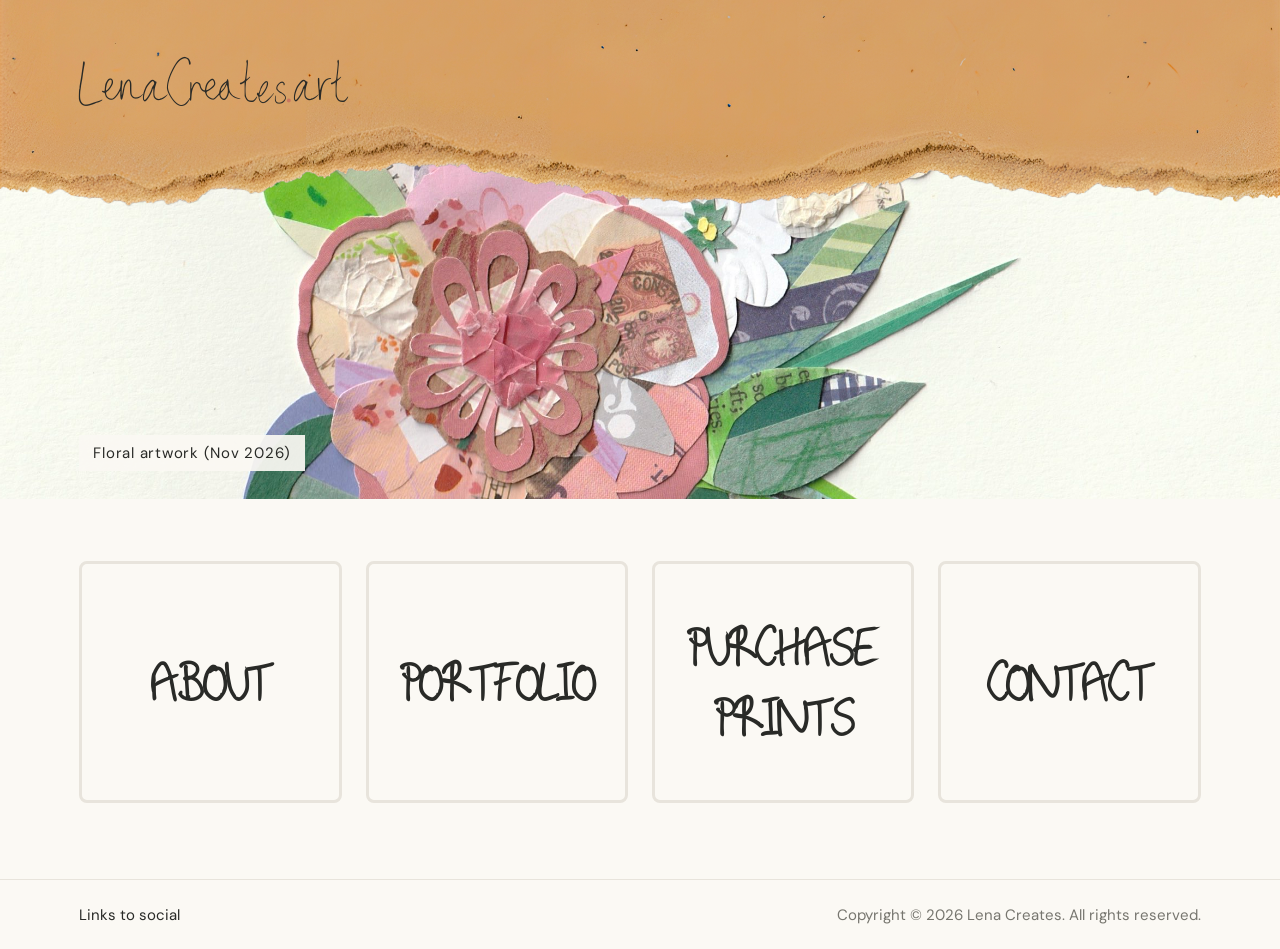
==== commit fa7b1825: "Add paper background to header" ====
--- a/index.html
+++ b/index.html
@@ -12,48 +12,29 @@
     <link rel="stylesheet" href="styles.css" />
   </head>
   <body>
-    <header class="header">
+    <header class="header home-header">
       <a class="brand" href="index.html" aria-label="Lena Creates home"
         >LenaCreates<span class="brand-dot">.</span>art</a
       >
-      <nav class="nav" aria-label="Main navigation">
-        <a href="about/index.html">About</a>
-        <a href="portfolio/index.html">Portfolio</a>
-        <a href="shop/index.html">Purchase Prints</a>
-        <a href="contact/index.html">Contact</a>
-      </nav>
     </header>
 
     <main>
       <section class="home-gallery" aria-label="Image gallery">
         <img src="images/image.jpg" alt="Floral paper collage artwork" />
-        <img src="images/IMG_9301.JPG" alt="Jellyfish paper collage artwork" />
-        <img src="images/image.jpg" alt="Floral paper collage artwork" />
-        <span class="gallery-label">Image Gallery (top third)</span>
+        <span class="gallery-label">Floral artwork (Nov 2026)</span>
       </section>
+
       <section class="home-links" aria-label="Explore the site">
-        <a class="home-card" href="about/index.html">
-          <img src="images/image.jpg" alt="" />
-          <span>ABOUT</span>
-        </a>
-        <a class="home-card" href="portfolio/index.html">
-          <img src="images/IMG_9301.JPG" alt="" />
-          <span>PORTFOLIO</span>
-        </a>
-        <a class="home-card" href="shop/index.html">
-          <img src="images/image.jpg" alt="" />
-          <span>PURCHASE PRINTS</span>
-        </a>
-        <a class="home-card" href="contact/index.html">
-          <img src="images/IMG_9301.JPG" alt="" />
-          <span>CONTACT</span>
-        </a>
+        <a class="home-card" href="about/index.html"> ABOUT </a>
+        <a class="home-card" href="portfolio/index.html"> PORTFOLIO </a>
+        <a class="home-card" href="shop/index.html"> PURCHASE PRINTS </a>
+        <a class="home-card" href="contact/index.html"> CONTACT </a>
       </section>
     </main>
 
     <footer class="footer">
       <span class="footer-social">Links to social</span>
-      <span>Copyright notice goes here</span>
+      <span>Copyright © 2026 Lena Creates. All rights reserved.</span>
     </footer>
   </body>
 </html>
--- a/styles.css
+++ b/styles.css
@@ -45,20 +45,27 @@
 }
 
 .header {
-  min-height: 84px;
-  padding: 10px 6.2%;
+  padding: 10px 6.2% 6.2% 6.2%;
   display: flex;
   align-items: center;
   justify-content: space-between;
   gap: 24px;
-  border-bottom: 1px solid var(--line);
-  background: var(--paper);
+  border-bottom: 0;
   position: relative;
   z-index: 2;
+  background-image: url(/images/paper_background.png);
+  background-repeat: no-repeat;
+  background-position: bottom;
+  background-size: cover;
+}
+
+.home-header {
+  margin-bottom: -100px;
 }
 
 .brand {
   font: 400 38px/1 var(--hand);
+  font-size: 5em;
   white-space: nowrap;
 }
 
@@ -112,30 +119,15 @@
 }
 
 .home-gallery {
+  position: relative;
   height: min(36vw, 390px);
   min-height: 220px;
-  position: relative;
-  display: grid;
-  grid-template-columns: 1.15fr 1fr 0.85fr;
-  overflow: hidden;
 }
 
 .home-gallery img {
   width: 100%;
   height: 100%;
   object-fit: cover;
-}
-
-.home-gallery img:first-child {
-  object-position: center 57%;
-}
-
-.home-gallery img:nth-child(2) {
-  object-position: center 48%;
-}
-
-.home-gallery img:nth-child(3) {
-  object-position: center 53%;
 }
 
 .gallery-label {
@@ -145,41 +137,8 @@
   bottom: 28px;
   padding: 8px 14px;
   background: rgba(251, 249, 244, 0.92);
-  font-size: 11px;
+  font-size: 15px;
   letter-spacing: 0.05em;
-}
-
-.home-gallery::after {
-  content: "";
-  position: absolute;
-  z-index: 1;
-  left: 0;
-  right: 0;
-  bottom: -1px;
-  height: 17px;
-  background: var(--paper);
-  clip-path: polygon(
-    0 42%,
-    5% 63%,
-    10% 47%,
-    15% 76%,
-    21% 50%,
-    27% 68%,
-    33% 42%,
-    39% 66%,
-    45% 45%,
-    51% 76%,
-    57% 51%,
-    63% 70%,
-    69% 43%,
-    76% 65%,
-    83% 45%,
-    89% 72%,
-    95% 48%,
-    100% 62%,
-    100% 100%,
-    0 100%
-  );
 }
 
 .home-links {
@@ -192,26 +151,20 @@
 }
 
 .home-card {
-  display: block;
-  min-width: 0;
-}
-
-.home-card img {
-  display: block;
-  width: 100%;
-  aspect-ratio: 1.06;
-  object-fit: cover;
-  transition: transform 0.35s ease;
+  display: flex;
+  align-items: center;
+  justify-content: center;
+  text-align: center;
+  padding: 3rem 2rem;
+  border-radius: 8px;
+  background: var(--paper);
+  border: 3px solid var(--line);
+  font: min(4em, 10vw) var(--hand);
+  font-weight: bold;
 }
 
 .home-card:hover img {
-  transform: scale(1.025);
-}
-
-.home-card span {
-  display: block;
-  padding-top: 12px;
-  font: 600 29px/1.05 var(--hand);
+  transform: scale(2);
 }
 
 .page-title {
@@ -426,7 +379,7 @@
   gap: 20px;
   border-top: 1px solid var(--line);
   color: var(--muted);
-  font-size: 11px;
+  font-size: 15px;
 }
 
 .footer-social {
@@ -454,14 +407,10 @@
   opacity: 1;
 }
 
-@media (max-width: 850px) {
+@media (max-width: 1150px) {
   .header {
     padding-right: 4%;
     padding-left: 4%;
-  }
-
-  .brand {
-    font-size: 32px;
   }
 
   .nav {
@@ -534,11 +483,7 @@
   .home-gallery {
     height: 48vw;
     min-height: 190px;
-    grid-template-columns: 1.1fr 0.9fr;
-  }
-
-  .home-gallery img:nth-child(3) {
-    display: none;
+    grid-template-columns: 1fr;
   }
 
   .gallery-label {
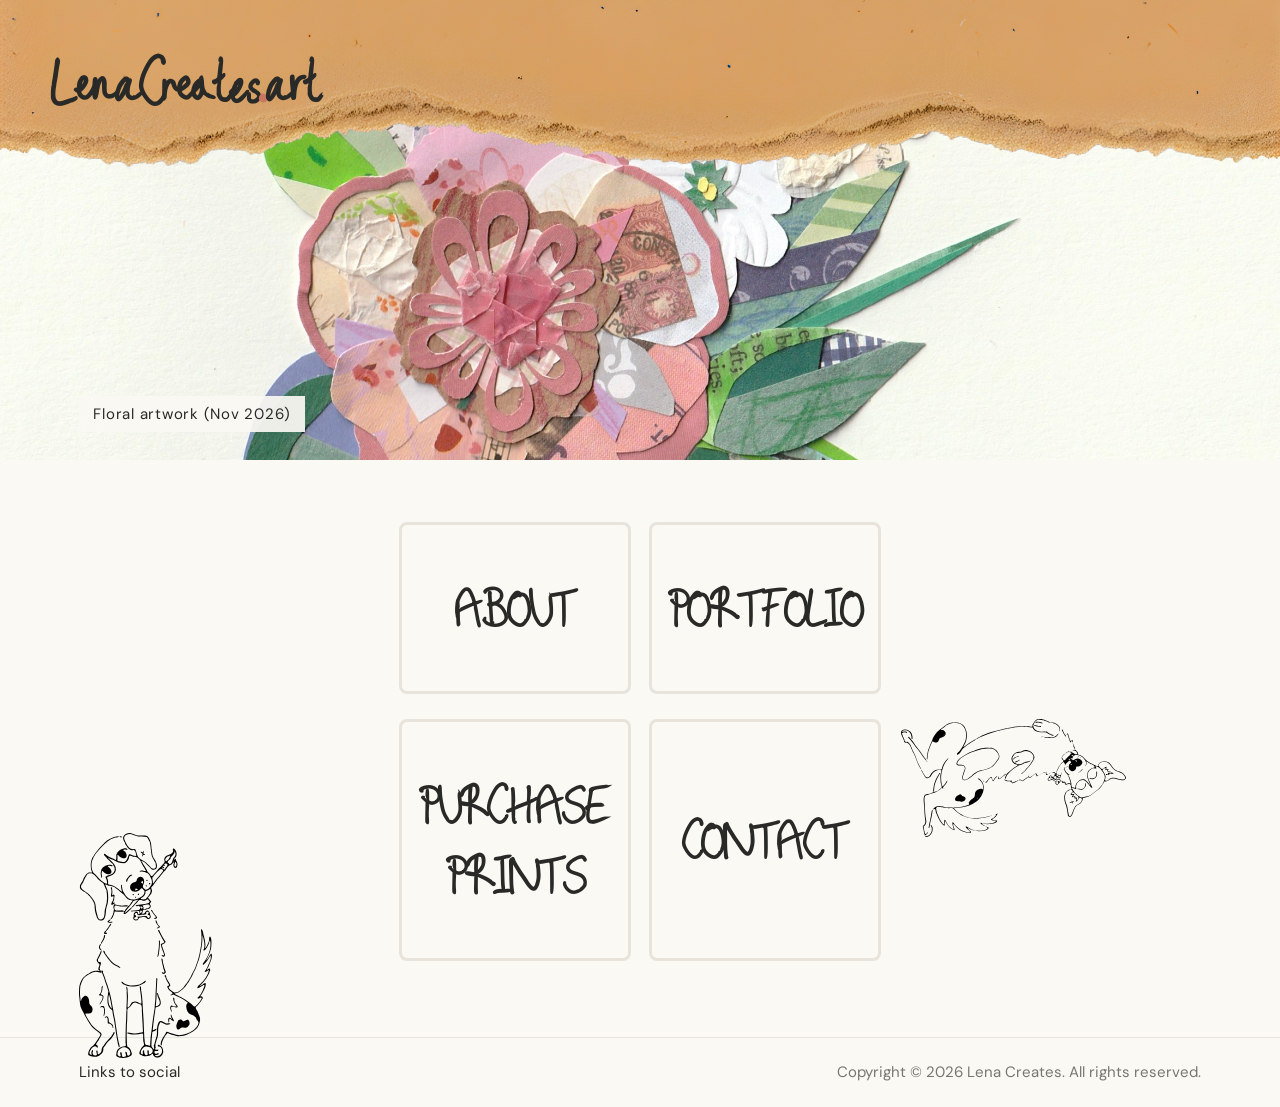
==== commit 587b5ee2: "Add 2 piper pic svg's to the home page" ====
--- a/index.html
+++ b/index.html
@@ -20,19 +20,32 @@
 
     <main>
       <section class="home-gallery" aria-label="Image gallery">
-        <img src="images/image.jpg" alt="Floral paper collage artwork" />
+        <img src="images/centrepiece.jpg" alt="Floral paper collage artwork" />
         <span class="gallery-label">Floral artwork (Nov 2026)</span>
       </section>
 
       <section class="home-links" aria-label="Explore the site">
-        <a class="home-card" href="about/index.html"> ABOUT </a>
-        <a class="home-card" href="portfolio/index.html"> PORTFOLIO </a>
-        <a class="home-card" href="shop/index.html"> PURCHASE PRINTS </a>
-        <a class="home-card" href="contact/index.html"> CONTACT </a>
+        <a class="home-card" href="about/index.html">ABOUT</a>
+        <a class="home-card" href="portfolio/index.html">PORTFOLIO</a>
+        <a class="home-card" href="shop/index.html">PURCHASE PRINTS</a>
+
+        <div class="home-card-wrapper">
+          <img
+            class="home-card-image"
+            src="images/Belly Rubs.svg"
+            alt="Piper the dog laying on her back, ready for belly rubs"
+          />
+          <a class="home-card" href="contact/index.html">CONTACT</a>
+        </div>
       </section>
     </main>
 
     <footer class="footer">
+      <img
+        class="footer-logo"
+        src="images/Piper Paints.svg"
+        alt="Piper the dog with a paintbrush in her mouth"
+      />
       <span class="footer-social">Links to social</span>
       <span>Copyright © 2026 Lena Creates. All rights reserved.</span>
     </footer>
--- a/styles.css
+++ b/styles.css
@@ -16,6 +16,11 @@
   --green: #69775b;
   --hand: "LenaCreates1", "Caveat", "Segoe Print", cursive;
   --sans: "DM Sans", Arial, sans-serif;
+  --home-content-max-width: 1280px;
+  --side-padding: 6.2%;
+  --home-grid-gap: 24px;
+  --logo-height: 250px;
+  --bold: 600;
 }
 
 * {
@@ -45,7 +50,8 @@
 }
 
 .header {
-  padding: 10px 6.2% 6.2% 6.2%;
+  padding: 10px var(--side-padding) calc(var(--side-padding) / 2)
+    var(--side-padding);
   display: flex;
   align-items: center;
   justify-content: space-between;
@@ -64,7 +70,7 @@
 }
 
 .brand {
-  font: 400 38px/1 var(--hand);
+  font: var(--bold) 38px/1 var(--hand);
   font-size: 5em;
   white-space: nowrap;
 }
@@ -86,12 +92,13 @@
 .nav a,
 .footer a {
   transition: color 0.2s ease;
+  font-size: 20px;
 }
 
 .nav a:hover,
 .nav a[aria-current="page"],
 .footer a:hover {
-  color: var(--accent);
+  color: var(--green);
 }
 
 .header-right {
@@ -133,21 +140,12 @@
 .gallery-label {
   position: absolute;
   z-index: 1;
-  left: 6.2%;
+  left: var(--side-padding);
   bottom: 28px;
   padding: 8px 14px;
   background: rgba(251, 249, 244, 0.92);
   font-size: 15px;
   letter-spacing: 0.05em;
-}
-
-.home-links {
-  max-width: 1280px;
-  margin: 0 auto;
-  padding: 62px 6.2% 76px;
-  display: grid;
-  grid-template-columns: repeat(4, minmax(0, 1fr));
-  gap: 24px;
 }
 
 .home-card {
@@ -163,20 +161,55 @@
   font-weight: bold;
 }
 
-.home-card:hover img {
-  transform: scale(2);
+.home-links {
+  box-sizing: border-box;
+  width: 100%;
+  max-width: var(--home-content-max-width);
+  margin: 0 auto;
+  padding: 62px var(--side-padding) 76px;
+  display: grid;
+  grid-template-columns: repeat(4, minmax(0, 1fr));
+  gap: var(--home-grid-gap);
+  /* Distance between card and viewport edge */
+  --home-image-space: max(
+    var(--side-padding),
+    calc(50vw + var(--side-padding) - var(--home-content-max-width) / 2)
+  );
+}
+
+.home-card-wrapper {
+  position: relative;
+  display: flex;
+}
+
+.home-card-image {
+  position: absolute;
+  top: 0;
+  right: calc(
+    0px - min(var(--home-image-space), calc(var(--logo-height) + 20px))
+  );
+  width: var(--logo-height);
+  object-fit: cover;
+  border-radius: 8px;
+  z-index: -1;
+  pointer-events: none;
+}
+
+.home-card {
+  width: 100%;
+  box-sizing: border-box;
 }
 
 .page-title {
   margin: 0;
-  font: 600 clamp(48px, 7vw, 76px)/0.95 var(--hand);
+  font: var(--bold) clamp(48px, 7vw, 76px)/0.95 var(--hand);
   text-align: center;
 }
 
 .page-main {
   max-width: 1300px;
   margin: 0 auto;
-  padding: 48px 6.2% 84px;
+  padding: 48px var(--side-padding) 84px;
 }
 
 .page-heading {
@@ -194,6 +227,9 @@
 
 .portrait-placeholder {
   min-height: 370px;
+  max-width: 100%;
+  margin: 0 auto;
+  aspect-ratio: 1;
   display: grid;
   place-items: center;
   padding: 24px;
@@ -201,7 +237,7 @@
     linear-gradient(145deg, rgba(255, 255, 255, 0.44), transparent 58%), #e8e7dc;
   color: #77796d;
   text-align: center;
-  font: 600 39px/1 var(--hand);
+  font: var(--bold) 39px/1 var(--hand);
 }
 
 .story-copy {
@@ -246,7 +282,7 @@
   padding: 13px 10px;
   border: 1px solid var(--line);
   text-align: center;
-  font: 600 24px/1 var(--hand);
+  font: var(--bold) 24px/1 var(--hand);
 }
 
 .portfolio-grid {
@@ -269,7 +305,7 @@
 
 .portfolio-item figcaption {
   padding: 11px 1px 0;
-  font: 600 25px/1 var(--hand);
+  font: var(--bold) 25px/1 var(--hand);
 }
 
 .shop-main {
@@ -289,7 +325,7 @@
 .filter-sidebar h2 {
   margin: 1px 0 14px;
   font-size: 12px;
-  font-weight: 600;
+  font-weight: var(--bold);
 }
 
 .filters {
@@ -355,7 +391,7 @@
 }
 
 .product-name {
-  font: 600 24px/1 var(--hand);
+  font: var(--bold) 24px/1 var(--hand);
 }
 
 .product-meta {
@@ -370,9 +406,184 @@
   white-space: nowrap;
 }
 
+.product-name:hover {
+  color: var(--accent);
+}
+
+.product-detail-main {
+  max-width: 1150px;
+}
+
+.product-detail {
+  display: grid;
+  grid-template-columns: minmax(0, 1.2fr) minmax(260px, 0.8fr);
+  align-items: center;
+  gap: clamp(32px, 7vw, 90px);
+}
+
+.product-detail.hidden {
+  display: none;
+}
+
+.product-detail-image-wrap {
+  min-height: 360px;
+  display: grid;
+  place-items: center;
+  padding: 18px;
+  background: #eeece4;
+}
+
+.product-detail-image {
+  display: block;
+  max-width: 100%;
+  max-height: 72vh;
+  object-fit: contain;
+}
+
+.product-detail-info .page-title {
+  text-align: left;
+}
+
+.product-detail-price {
+  margin: 20px 0 8px;
+  font-size: 18px;
+}
+
+.product-detail-availability,
+#product-status {
+  color: var(--muted);
+  font-size: 13px;
+  line-height: 1.6;
+}
+
+.primary,
+#checkout-button {
+  display: inline-flex;
+  align-items: center;
+  justify-content: center;
+  margin-top: 12px;
+  padding: 13px 20px;
+  border: 0;
+  border-radius: 99px;
+  background: var(--ink);
+  color: white;
+  font-size: 13px;
+  cursor: pointer;
+}
+
+.primary:hover,
+#checkout-button:not(:disabled):hover {
+  background: var(--green);
+}
+
+.primary:disabled,
+#checkout-button:disabled {
+  cursor: not-allowed;
+  opacity: 0.6;
+}
+
+.cart-items {
+  max-width: 820px;
+  margin: 0 auto;
+}
+
+.cart-item {
+  display: grid;
+  grid-template-columns: 90px minmax(0, 1fr) auto;
+  align-items: center;
+  gap: 18px;
+  padding: 18px 0;
+  border-bottom: 1px solid var(--line);
+}
+
+.cart-item img {
+  width: 90px;
+  height: 100px;
+  object-fit: cover;
+  background: #eeece4;
+}
+
+.cart-item-details h2 {
+  margin: 0;
+  font: var(--bold) 25px/1 var(--hand);
+}
+
+.cart-item-details p {
+  margin: 8px 0 0;
+  color: var(--muted);
+  font-size: 12px;
+}
+
+.cart-quantity {
+  display: flex;
+  align-items: center;
+  gap: 11px;
+}
+
+.cart-quantity button {
+  width: 32px;
+  height: 32px;
+  border: 1px solid var(--line);
+  border-radius: 50%;
+  background: transparent;
+  cursor: pointer;
+}
+
+.cart-quantity button:hover {
+  background: #eeece4;
+}
+
+.cart-summary {
+  max-width: 820px;
+  margin: 20px auto 0;
+  text-align: right;
+}
+
+.cart-summary > p:first-child {
+  display: flex;
+  justify-content: space-between;
+  margin-bottom: 5px;
+}
+
+.cart-summary > p:nth-child(2) {
+  color: var(--muted);
+  font-size: 12px;
+}
+
+.checkout-result {
+  max-width: 620px;
+  margin: 0 auto;
+  text-align: center;
+}
+
+.checkout-result p {
+  color: var(--muted);
+  font-size: 15px;
+  line-height: 1.8;
+}
+
+.checkout-result .primary {
+  display: inline-flex;
+  align-items: center;
+  justify-content: center;
+  margin-top: 12px;
+  padding: 13px 20px;
+  border: 0;
+  border-radius: 99px;
+  background: var(--ink);
+  color: white;
+  font-size: 13px;
+  cursor: pointer;
+}
+
+.checkout-result .primary:hover {
+  background: var(--green);
+}
+
 .footer {
+  position: relative;
   min-height: 70px;
-  padding: 20px 6.2%;
+  padding: 20px var(--side-padding);
   display: flex;
   align-items: center;
   justify-content: space-between;
@@ -380,6 +591,14 @@
   border-top: 1px solid var(--line);
   color: var(--muted);
   font-size: 15px;
+  z-index: -2;
+}
+
+.footer-logo {
+  position: absolute;
+  top: calc(-1 * var(--logo-height) + 20px);
+  height: var(--logo-height);
+  z-index: -1;
 }
 
 .footer-social {
@@ -407,7 +626,18 @@
   opacity: 1;
 }
 
-@media (max-width: 1150px) {
+@media (max-width: 1330px) {
+  :root {
+    --logo-height: 225px;
+    --home-content-max-width: 640px;
+  }
+
+  .home-links {
+    grid-template-columns: repeat(2, minmax(0, 1fr));
+    gap: 25px 18px;
+    max-width: var(--home-content-max-width);
+  }
+
   .header {
     padding-right: 4%;
     padding-left: 4%;
@@ -418,6 +648,11 @@
     font-size: 12px;
   }
 
+  .nav a,
+  .footer a {
+    font-size: 18px;
+  }
+
   .home-links {
     grid-template-columns: repeat(2, minmax(0, 1fr));
     gap: 25px 18px;
@@ -446,17 +681,29 @@
   }
 }
 
-@media (max-width: 600px) {
+@media (max-width: 700px) {
+  :root {
+    --logo-height: 200px;
+    --home-content-max-width: 320px;
+    --side-padding: 6%;
+  }
+
+  .home-links {
+    grid-template-columns: 1fr;
+    gap: 22px 10px;
+    padding: 39px var(--side-padding) 52px;
+  }
+
   .header {
-    min-height: 0;
-    padding-top: 12px;
-    padding-bottom: 11px;
+    padding-top: 0;
+    padding-bottom: 13px;
     flex-direction: column;
+    justify-content: left;
     gap: 10px;
   }
 
   .brand {
-    font-size: 34px;
+    font-size: 50px;
   }
 
   .header-right,
@@ -466,8 +713,15 @@
 
   .nav {
     justify-content: space-between;
+    max-width: 360px;
+    padding-bottom: 20px;
     gap: 8px;
     font-size: 11px;
+  }
+
+  .nav a,
+  .footer a {
+    font-size: 16px;
   }
 
   .header-right {
@@ -515,6 +769,37 @@
     gap: 25px;
   }
 
+  .product-detail {
+    grid-template-columns: 1fr;
+    gap: 25px;
+  }
+
+  .product-detail-image-wrap {
+    min-height: 250px;
+  }
+
+  .product-detail-image {
+    max-height: 56vh;
+  }
+
+  .cart-item {
+    grid-template-columns: 65px minmax(0, 1fr) auto;
+    gap: 10px;
+  }
+
+  .cart-item img {
+    width: 65px;
+    height: 75px;
+  }
+
+  .cart-item-details h2 {
+    font-size: 21px;
+  }
+
+  .cart-quantity {
+    gap: 7px;
+  }
+
   .portrait-placeholder {
     min-height: 260px;
   }
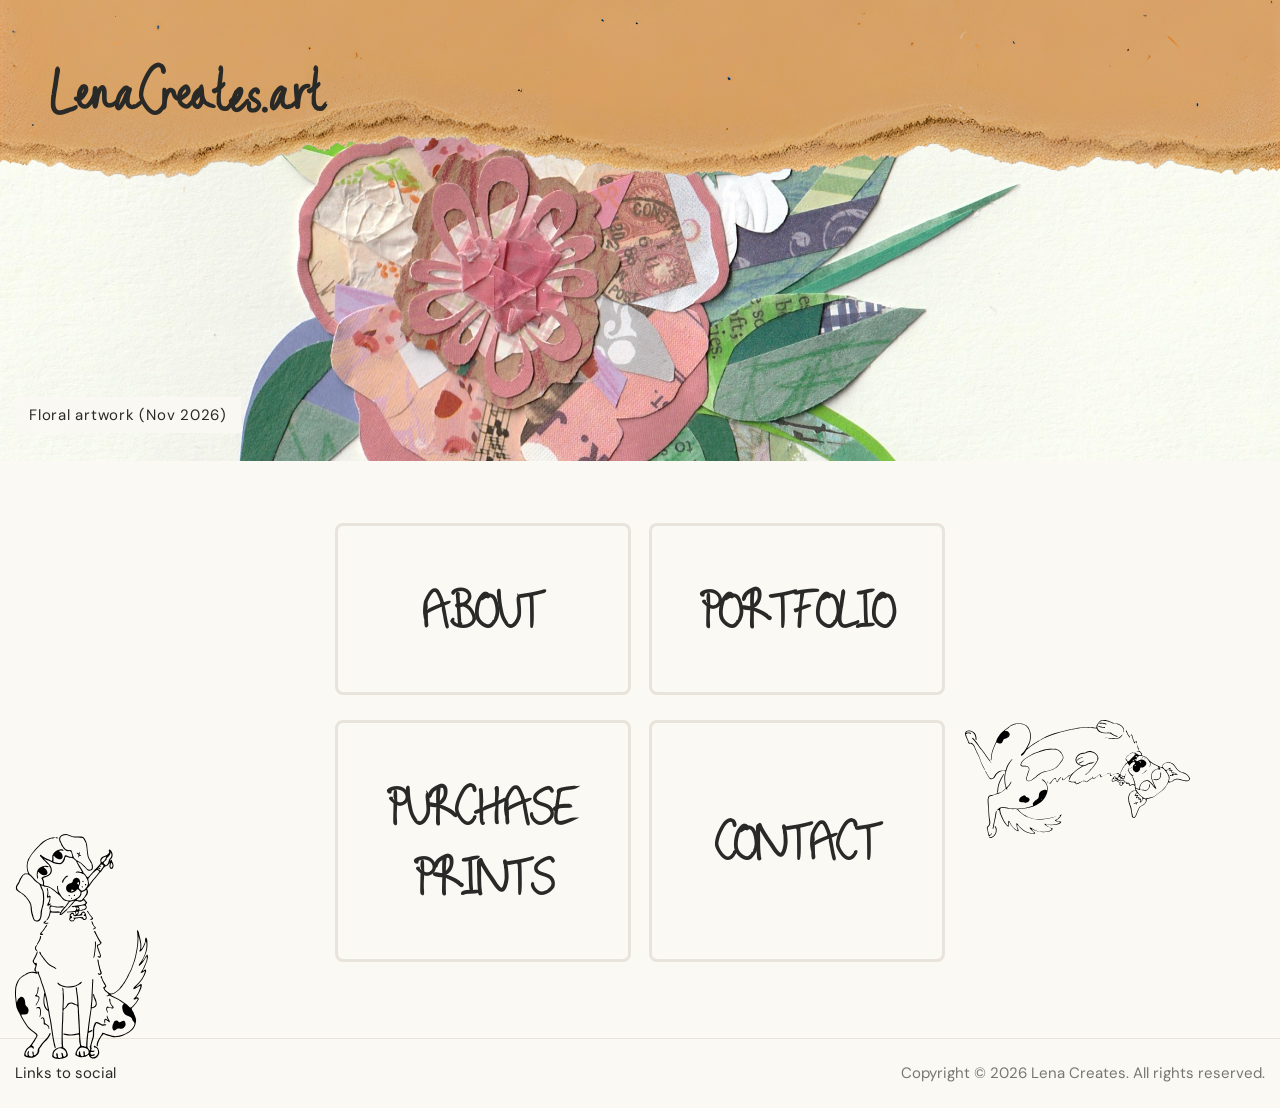
==== commit 211d60d9: "More consistent styling on all screen sizes" ====
--- a/index.html
+++ b/index.html
@@ -40,6 +40,8 @@
       </section>
     </main>
 
+    <div class="empty-space"></div>
+
     <footer class="footer">
       <img
         class="footer-logo"
--- a/styles.css
+++ b/styles.css
@@ -17,10 +17,12 @@
   --hand: "LenaCreates1", "Caveat", "Segoe Print", cursive;
   --sans: "DM Sans", Arial, sans-serif;
   --home-content-max-width: 1280px;
-  --side-padding: 6.2%;
+  --inline-padding: 20px;
+  --block-padding: 4%;
   --home-grid-gap: 24px;
   --logo-height: 250px;
   --bold: 600;
+  --logo-font-size: 5em;
 }
 
 * {
@@ -50,8 +52,7 @@
 }
 
 .header {
-  padding: 10px var(--side-padding) calc(var(--side-padding) / 2)
-    var(--side-padding);
+  padding: var(--block-padding);
   display: flex;
   align-items: center;
   justify-content: space-between;
@@ -60,25 +61,24 @@
   position: relative;
   z-index: 2;
   background-image: url(/images/paper_background.png);
-  background-repeat: no-repeat;
+  background-repeat: repeat;
   background-position: bottom;
   background-size: cover;
 }
 
 .home-header {
-  margin-bottom: -100px;
+  margin-bottom: calc(-1 * (2 * var(--block-padding) + var(--logo-font-size)));
 }
 
 .brand {
   font: var(--bold) 38px/1 var(--hand);
-  font-size: 5em;
+  font-size: var(--logo-font-size);
   white-space: nowrap;
 }
 
 .brand-dot {
-  color: var(--accent);
-  margin-inline: 1px;
-  font-size: 1.5em;
+  margin-inline: 4px;
+  font-size: 1em;
 }
 
 .nav {
@@ -127,7 +127,7 @@
 
 .home-gallery {
   position: relative;
-  height: min(36vw, 390px);
+  height: 36vw;
   min-height: 220px;
 }
 
@@ -140,7 +140,7 @@
 .gallery-label {
   position: absolute;
   z-index: 1;
-  left: var(--side-padding);
+  left: var(--inline-padding);
   bottom: 28px;
   padding: 8px 14px;
   background: rgba(251, 249, 244, 0.92);
@@ -157,7 +157,7 @@
   border-radius: 8px;
   background: var(--paper);
   border: 3px solid var(--line);
-  font: min(4em, 10vw) var(--hand);
+  font: 4em var(--hand);
   font-weight: bold;
 }
 
@@ -166,14 +166,14 @@
   width: 100%;
   max-width: var(--home-content-max-width);
   margin: 0 auto;
-  padding: 62px var(--side-padding) 76px;
+  padding: 62px var(--inline-padding) 76px;
   display: grid;
   grid-template-columns: repeat(4, minmax(0, 1fr));
   gap: var(--home-grid-gap);
   /* Distance between card and viewport edge */
   --home-image-space: max(
-    var(--side-padding),
-    calc(50vw + var(--side-padding) - var(--home-content-max-width) / 2)
+    var(--inline-padding),
+    calc(50vw - var(--home-content-max-width) / 2)
   );
 }
 
@@ -197,7 +197,6 @@
 
 .home-card {
   width: 100%;
-  box-sizing: border-box;
 }
 
 .page-title {
@@ -209,7 +208,7 @@
 .page-main {
   max-width: 1300px;
   margin: 0 auto;
-  padding: 48px var(--side-padding) 84px;
+  padding: 48px var(--inline-padding) 84px;
 }
 
 .page-heading {
@@ -583,7 +582,7 @@
 .footer {
   position: relative;
   min-height: 70px;
-  padding: 20px var(--side-padding);
+  padding: 20px var(--inline-padding);
   display: flex;
   align-items: center;
   justify-content: space-between;
@@ -630,6 +629,7 @@
   :root {
     --logo-height: 225px;
     --home-content-max-width: 640px;
+    --inline-padding: 15px;
   }
 
   .home-links {
@@ -638,11 +638,6 @@
     max-width: var(--home-content-max-width);
   }
 
-  .header {
-    padding-right: 4%;
-    padding-left: 4%;
-  }
-
   .nav {
     gap: 16px;
     font-size: 12px;
@@ -684,21 +679,18 @@
 @media (max-width: 700px) {
   :root {
     --logo-height: 200px;
-    --home-content-max-width: 320px;
-    --side-padding: 6%;
+    --home-content-max-width: 360px;
+    --inline-padding: 10px;
   }
 
   .home-links {
     grid-template-columns: 1fr;
     gap: 22px 10px;
-    padding: 39px var(--side-padding) 52px;
+    padding: 39px var(--inline-padding) 52px;
   }
 
   .header {
-    padding-top: 0;
-    padding-bottom: 13px;
     flex-direction: column;
-    justify-content: left;
     gap: 10px;
   }
 
@@ -747,15 +739,6 @@
     font-size: 10px;
   }
 
-  .home-links {
-    padding: 39px 6% 52px;
-    gap: 22px 14px;
-  }
-
-  .home-card span {
-    font-size: 25px;
-  }
-
   .page-main {
     padding: 38px 6% 58px;
   }
@@ -835,3 +818,13 @@
     flex-wrap: wrap;
   }
 }
+
+@media (max-width: 480px) {
+  .empty-space {
+    height: 120px;
+  }
+
+  .home-card-image {
+    top: 90%;
+  }
+}
